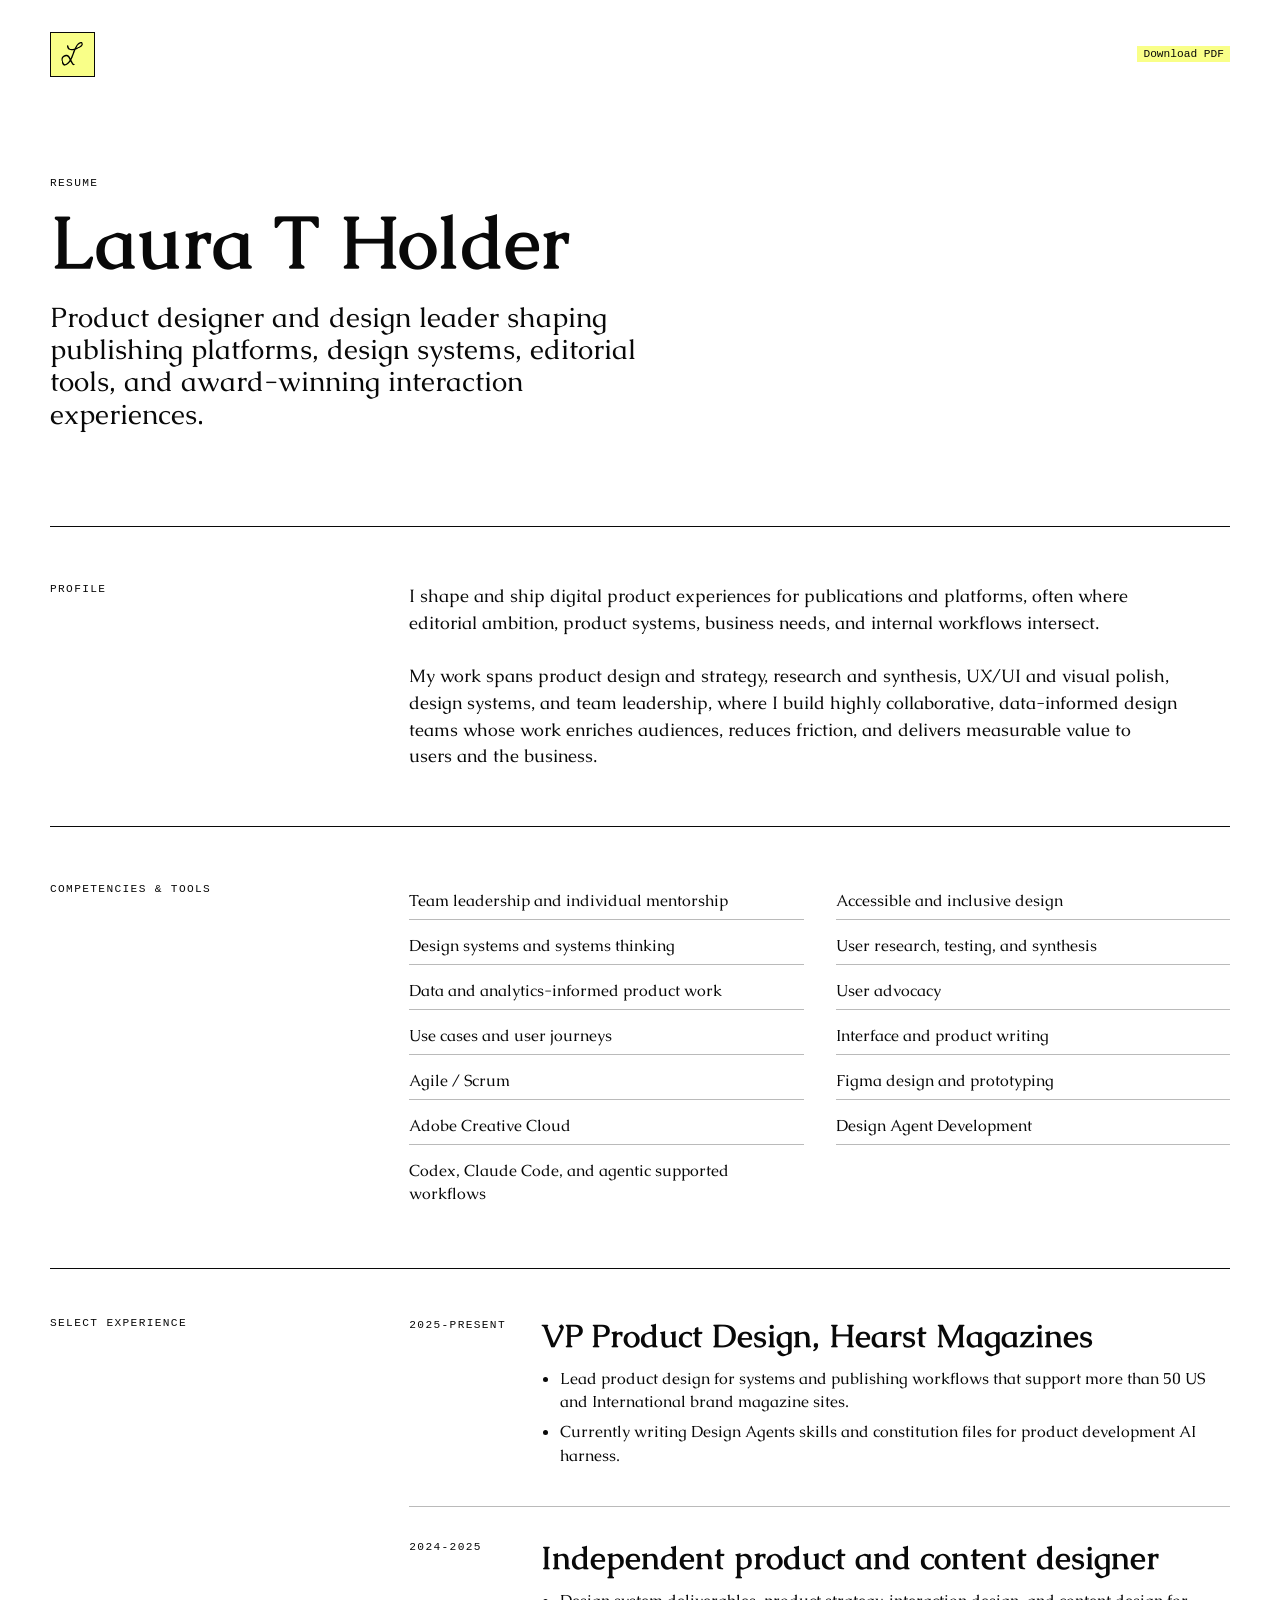
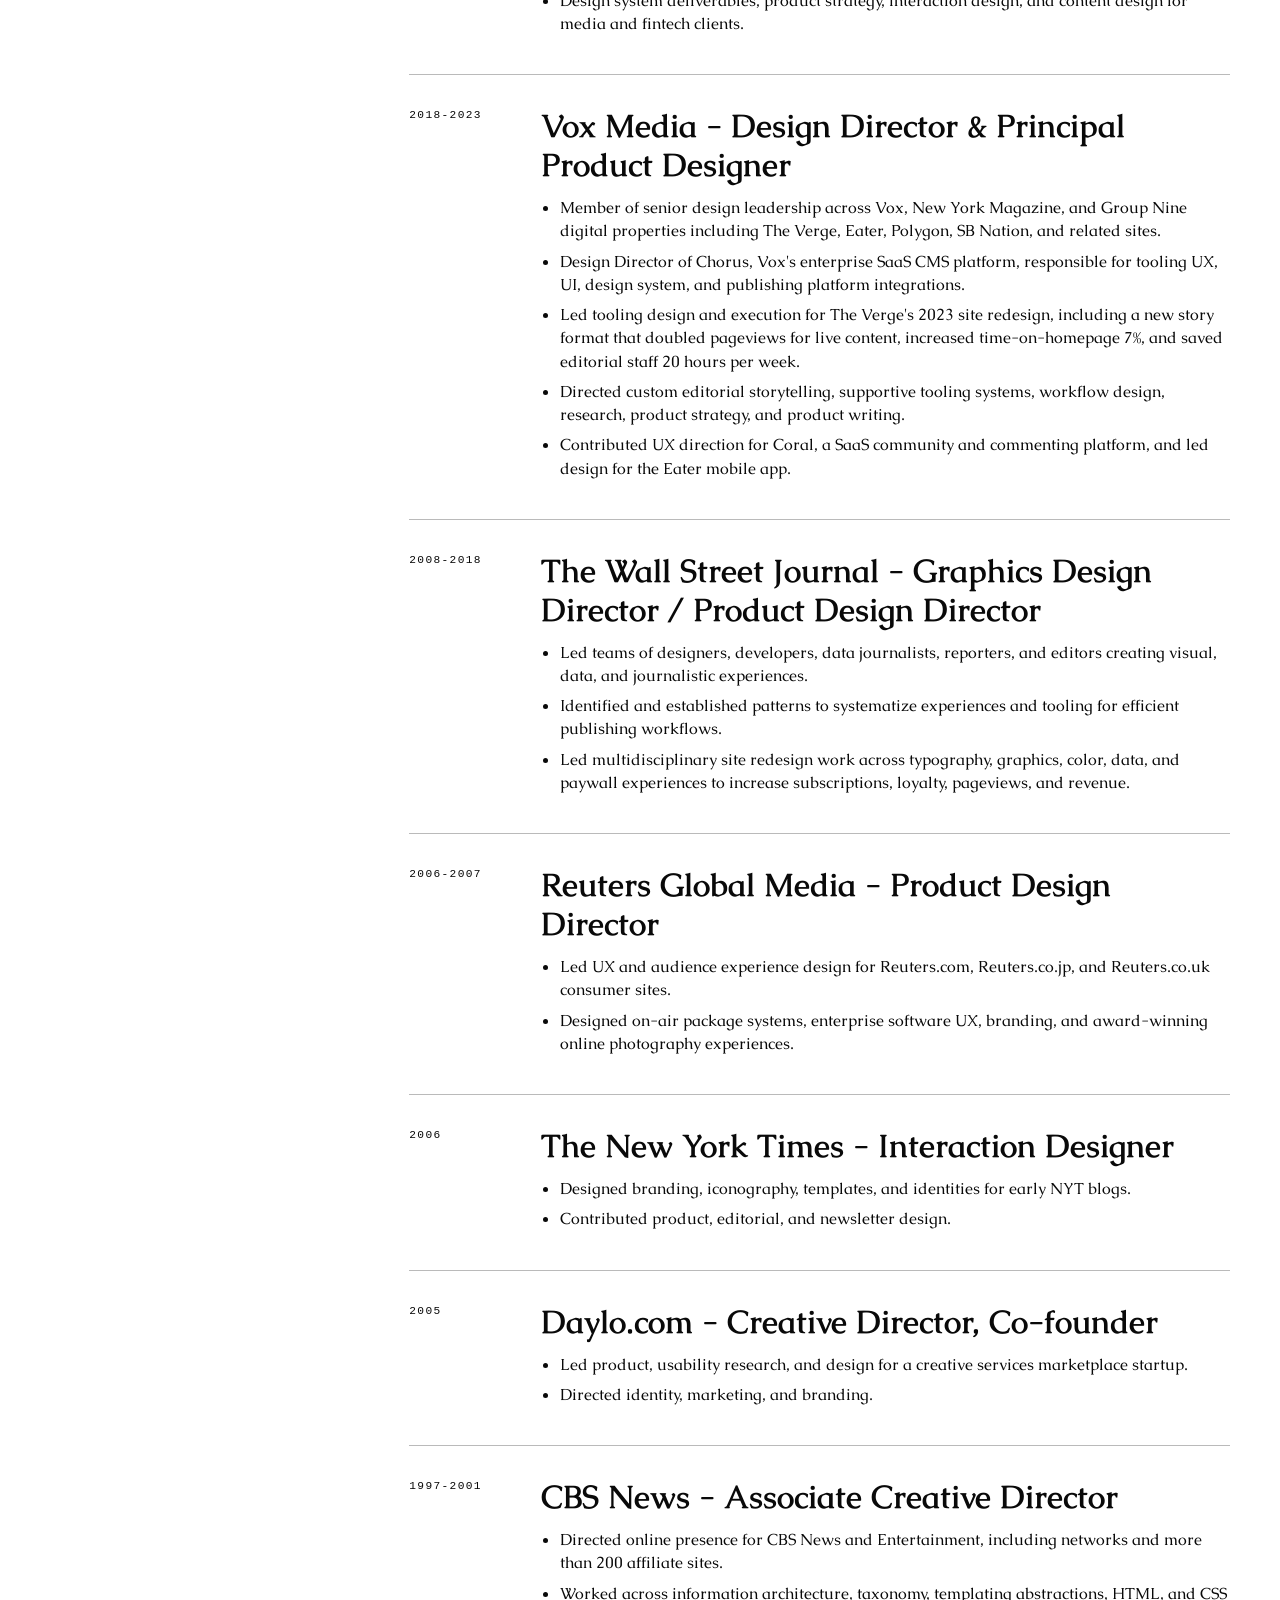
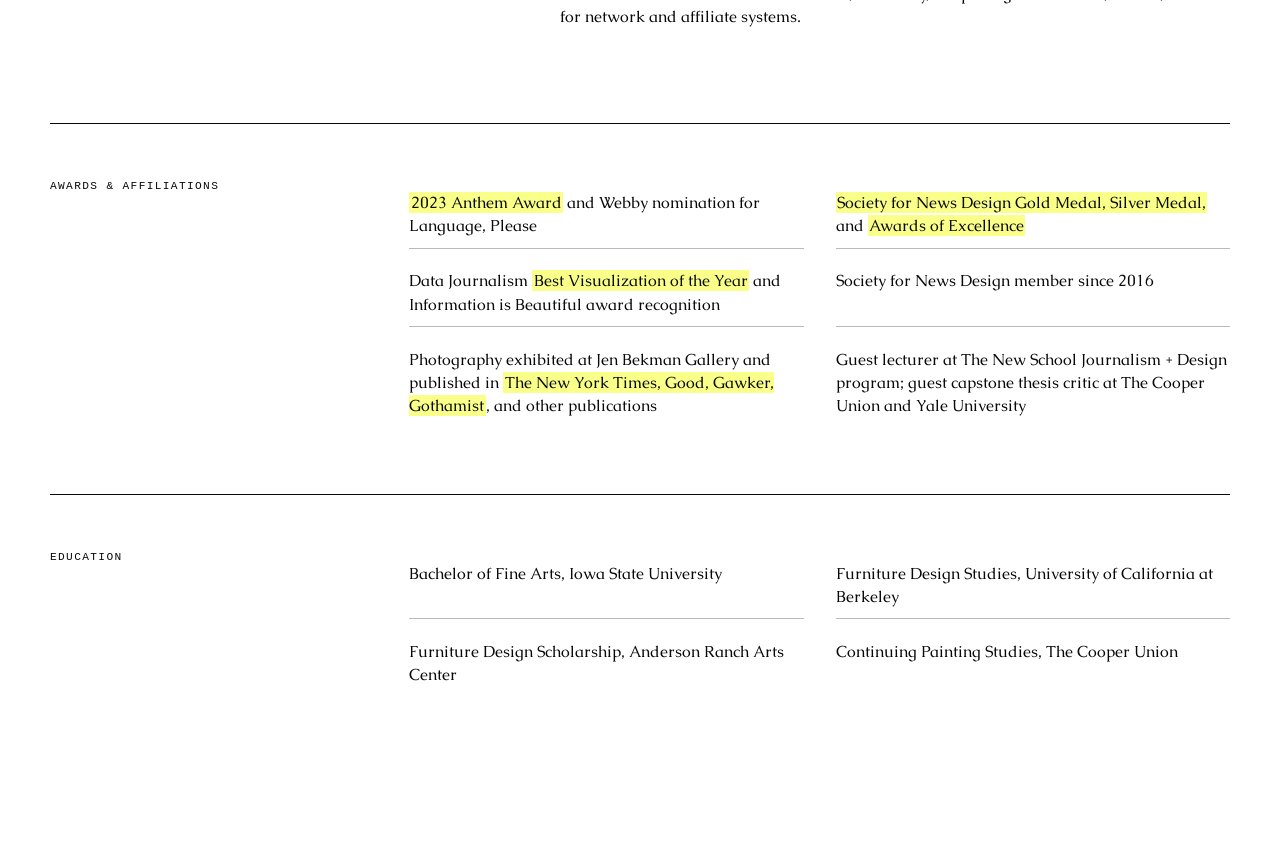
==== resume.html @ 2e3a33cd "Update second Profile paragraph on resume" ====
<!doctype html>
<html lang="en">
<head>
  <meta charset="utf-8">
  <meta name="viewport" content="width=device-width, initial-scale=1">
  <title>Resume | Laura Holder</title>
  <meta name="description" content="Browser-readable resume for Laura Holder, product designer and design leader.">
  <meta name="theme-color" content="#f9ff88">
  <link rel="icon" href="favicon.svg" type="image/svg+xml">
  <link rel="preconnect" href="https://fonts.googleapis.com">
  <link rel="preconnect" href="https://fonts.gstatic.com" crossorigin>
  <link href="https://fonts.googleapis.com/css2?family=Caudex:wght@400;700&family=Cedarville+Cursive&display=swap" rel="stylesheet">
  <style>
    :root {
      color-scheme: light;
      --paper: #ffffff;
      --ink: #ff3368;
      --soft-ink: #373577;
      --quiet: rgba(55, 53, 119, 0.72);
      --hairline: rgba(55, 53, 119, 0.2);
      --thin-rule: var(--ink);
      --grid: #ecfceb;
      --citrus: #f6feb8;
      --pink: #ff3368;
      --accent: #93ff89;
      --white: #fffaff;
      --major-rule: 6px solid var(--ink);
      --citrus-shadow: 24px 10px 20px rgba(246, 254, 184, 0.95);
      --block-shadow: 16px 18px 14px rgba(255, 51, 104, 0.65);
      --stance-pink-shadow: 16px 18px 14px rgba(255, 51, 104, 0.65);
      --link-underline: rgba(55, 53, 119, 0.44);
      --nav-link-underline: rgba(255, 51, 104, 0.42);
      --focus-ring: rgba(255, 51, 104, 0.65);
    }

    :root[data-theme="mono"] {
      --paper: #ffffff;
      --ink: #111111;
      --soft-ink: #111111;
      --quiet: rgba(17, 17, 17, 0.72);
      --hairline: rgba(17, 17, 17, 0.2);
      --thin-rule: var(--ink);
      --grid: #ededed;
      --citrus: #f4f4f4;
      --pink: #111111;
      --accent: #d9d9d9;
      --white: #ffffff;
      --citrus-shadow: 24px 10px 20px rgba(210, 210, 210, 0.85);
      --block-shadow: 16px 18px 14px rgba(0, 0, 0, 0.24);
      --stance-pink-shadow: 16px 18px 14px rgba(0, 0, 0, 0.24);
      --link-underline: rgba(17, 17, 17, 0.42);
      --nav-link-underline: rgba(17, 17, 17, 0.42);
      --focus-ring: rgba(17, 17, 17, 0.55);
    }

    :root[data-theme="knockout"] {
      color-scheme: dark;
      --paper: #080808;
      --ink: #fff6bc;
      --soft-ink: #fff6bc;
      --quiet: rgba(255, 246, 188, 0.72);
      --hairline: rgba(255, 246, 188, 0.22);
      --thin-rule: rgba(255, 246, 188, 0.42);
      --grid: #202020;
      --citrus: #151515;
      --pink: #fff6bc;
      --accent: #183d2e;
      --white: #101010;
      --citrus-shadow: 24px 10px 20px rgba(255, 255, 255, 0.16);
      --block-shadow: 16px 18px 14px rgba(255, 255, 255, 0.18);
      --stance-pink-shadow: 16px 18px 14px rgba(255, 255, 255, 0.18);
      --link-underline: rgba(255, 246, 188, 0.5);
      --nav-link-underline: rgba(255, 246, 188, 0.5);
      --focus-ring: rgba(255, 246, 188, 0.72);
    }

    * {
      box-sizing: border-box;
    }

    html {
      background: var(--paper);
      text-size-adjust: 100%;
    }

    body {
      margin: 0;
      color: var(--soft-ink);
      font-family: "Work Sans", Avenir, "Avenir Next", "Gill Sans", "Segoe UI", sans-serif;
      background:
        linear-gradient(90deg, transparent 0 calc(100% - 1px), var(--grid) calc(100% - 1px)) 0 0 / 20px 20px,
        linear-gradient(180deg, transparent 0 calc(100% - 1px), var(--grid) calc(100% - 1px)) 0 0 / 20px 20px,
        var(--paper);
      overflow-x: hidden;
    }

    a {
      color: inherit;
      text-decoration-color: var(--link-underline);
      text-decoration-thickness: 0.06em;
      text-underline-offset: 0.2em;
    }

    a:hover {
      background: linear-gradient(transparent 58%, var(--accent) 58%);
      color: var(--soft-ink);
      text-decoration-color: currentColor;
    }

    a:focus-visible {
      outline: 3px solid var(--focus-ring);
      outline-offset: 4px;
    }

    .page {
      --page-top: 34px;
      width: min(1180px, calc(100% - 40px));
      margin: 0 auto;
      padding: var(--page-top) 0 56px;
    }

    header {
      position: sticky;
      top: 0;
      z-index: 20;
      display: flex;
      align-items: center;
      justify-content: space-between;
      gap: 30px;
      border-bottom: var(--major-rule);
      margin-top: calc(-1 * var(--page-top));
      padding-top: var(--page-top);
      padding-bottom: 22px;
      background: transparent;
      transition: padding-top 180ms ease, padding-bottom 180ms ease;
    }

    header.is-scrolled {
      padding-top: 0;
      padding-bottom: 0;
      margin-bottom: calc(var(--page-top) + 22px);
      border-bottom: 0;
      background: none;
    }

    .mark {
      display: grid;
      place-items: center;
      width: 44px;
      height: 44px;
      border: 2px solid var(--ink);
      border-radius: 0;
      padding: 0;
      appearance: none;
      color: var(--soft-ink);
      background: var(--accent);
      box-shadow: var(--stance-pink-shadow);
      cursor: pointer;
      font-size: 0.88rem;
      font-family: "Space Grotesk", "Work Sans", sans-serif;
      font-weight: 800;
      letter-spacing: 0.11em;
      text-transform: uppercase;
    }

    .mark-label,
    .mark-icon {
      grid-area: 1 / 1;
      transition: opacity 140ms ease, transform 180ms ease;
    }

    .mark-label {
      letter-spacing: 0.02em;
    }

    .mark-icon {
      display: block;
      width: 1.62rem;
      height: 1.62rem;
      opacity: 0;
      transform: rotate(-9deg) translateY(1px);
    }

    .mark:hover .mark-label,
    .mark:focus-visible .mark-label {
      opacity: 0;
    }

    .mark:hover .mark-icon,
    .mark:focus-visible .mark-icon {
      opacity: 1;
      transform: rotate(-9deg) translateY(0);
    }

    .mark:focus-visible {
      outline: 3px solid var(--focus-ring);
      outline-offset: 4px;
    }

    nav {
      display: flex;
      flex-wrap: wrap;
      justify-content: flex-end;
      gap: 18px;
      color: var(--ink);
      font-family: "Space Grotesk", "Work Sans", sans-serif;
      font-size: 0.88rem;
      font-weight: 800;
    }

    nav a {
      text-decoration-color: transparent;
      text-underline-offset: 4px;
      transition: background-color 160ms ease, color 160ms ease, text-decoration-color 160ms ease;
    }

    nav a:hover,
    nav a:focus-visible {
      color: var(--ink);
      text-decoration-color: currentColor;
    }

    :root:not([data-theme]) nav a {
      color: var(--accent);
      text-decoration-color: transparent;
    }

    :root:not([data-theme]) nav a:hover {
      background: none;
      color: var(--accent);
      text-decoration-color: currentColor;
    }

    :root:not([data-theme]) header.is-scrolled nav a {
      color: var(--accent);
      text-decoration-color: transparent;
    }

    :root:not([data-theme]) header.is-scrolled nav a:hover,
    :root:not([data-theme]) header.is-scrolled nav a:focus-visible {
      background: var(--accent);
      color: var(--ink);
      text-decoration-color: transparent;
    }

    :root[data-theme="knockout"] nav a {
      display: inline-block;
      padding: 0 0.12em;
      background: #111111;
      color: var(--soft-ink);
      text-decoration-color: var(--soft-ink);
    }

    :root[data-theme="knockout"] nav a:hover,
    :root[data-theme="knockout"] nav a:focus-visible {
      background: var(--soft-ink);
      color: #111111;
      text-decoration-color: transparent;
    }

    .hero {
      display: grid;
      grid-template-columns: minmax(0, 1fr) minmax(220px, 310px);
      gap: clamp(34px, 7vw, 82px);
      padding: clamp(54px, 8vw, 90px) 0 clamp(42px, 7vw, 76px);
      border-bottom: var(--major-rule);
    }

    .kicker,
    h2,
    .meta-label {
      font-size: calc(0.82rem - 2pt);
      font-family: "Space Grotesk", "Work Sans", sans-serif;
      font-weight: 500;
      letter-spacing: 0.16em;
      text-transform: uppercase;
    }

    .kicker {
      margin: 0 0 18px;
    }

    .meta-label {
      color: #25b449;
    }

    h1 {
      margin: 0;
      color: var(--ink);
      font-family: "Space Grotesk", "Work Sans", sans-serif;
      font-size: clamp(2.25rem, 5.4vw, 5.1rem);
      font-weight: 400;
      letter-spacing: 0;
      line-height: 0.76;
    }

    #resume-title .name,
    #resume-title .intro {
      font-size: 0.72em;
    }

    .name {
      font-style: normal;
      font-weight: 700;
    }

    .intro {
      color: var(--ink);
      font-family: inherit;
      font-style: normal;
      font-weight: 400;
      line-height: inherit;
    }

    #resume-title,
    #resume-title .name,
    #resume-title .intro {
      font-family: "Space Grotesk", "Work Sans", sans-serif;
      font-style: normal;
    }

    #resume-title .name {
      font-weight: 700;
    }

    #resume-title .intro {
      font-weight: 400;
    }

    .meta-card {
      align-self: start;
      border: 0;
      background: var(--accent);
      display: flex;
      flex-direction: column;
      justify-content: center;
      width: min(calc(100% - 48px), 460px);
      max-width: 460px;
      aspect-ratio: 4 / 3;
      padding: 18px;
      box-shadow: var(--block-shadow);
      transform: rotate(-1.3deg);
      margin: 0 48px 30px 0;
      font-family: "Space Grotesk", "Work Sans", sans-serif;
    }

    .meta-card p {
      margin: 0 0 14px;
      color: var(--soft-ink);
      font-weight: 600;
      line-height: 1.45;
    }

    .meta-card p:last-child {
      margin-bottom: 0;
    }

    :root[data-theme="mono"] .meta-card {
      background: #111111;
    }

    :root[data-theme="mono"] .meta-card p,
    :root[data-theme="mono"] .meta-label {
      color: #d9d9d9;
    }

    .resume-grid {
      display: grid;
      grid-template-columns: minmax(150px, 210px) minmax(0, 1fr);
      gap: clamp(24px, 5vw, 70px);
      border-bottom: var(--major-rule);
      padding: clamp(30px, 5vw, 46px) 0;
    }

    .resume-grid:last-of-type {
      border-bottom: 0;
    }

    h2 {
      margin: 0;
      color: var(--ink);
    }

    .body {
      min-width: 0;
      color: var(--soft-ink);
      font-size: clamp(1rem, 1.25vw, 1.12rem);
      line-height: 1.56;
    }

    .body p {
      margin: 0 0 1em;
    }

    .body p:last-child {
      margin-bottom: 0;
    }

    .competencies {
      columns: 2;
      column-gap: 44px;
      padding: 0;
      margin: 0;
      list-style: none;
    }

    .competencies li {
      break-inside: avoid;
      border-bottom: 1px dotted var(--thin-rule);
      padding: 0 0 8px;
      margin: 0 0 8px;
    }

    .role {
      display: grid;
      grid-template-columns: minmax(120px, 180px) minmax(0, 1fr);
      gap: 22px;
      border-top: 1px dotted var(--thin-rule);
      padding: 22px 0;
    }

    .role:first-child {
      border-top: 0;
      padding-top: 0;
    }

    .role:last-child {
      padding-bottom: 0;
    }

    time {
      color: var(--quiet);
      font-family: "Space Grotesk", "Work Sans", sans-serif;
      font-size: 0.78rem;
      font-weight: 600;
      letter-spacing: 0.08em;
      text-transform: uppercase;
    }

    h3 {
      margin: 0 0 9px;
      color: var(--soft-ink);
      font-family: "Fraunces", "Iowan Old Style", "Palatino Linotype", Palatino, Georgia, serif;
      font-size: 1.1rem;
      font-weight: 550;
      line-height: 1.12;
    }

    ul {
      margin: 0;
      padding-left: 1.1em;
    }

    li {
      font-size: 1rem;
      margin-bottom: 0.55em;
    }

    li:last-child {
      margin-bottom: 0;
    }

    .two-column-list {
      display: block;
      columns: 2;
      column-gap: clamp(28px, 5vw, 64px);
      padding-left: 0;
      list-style: none;
      margin: 0;
    }

    .two-column-list li {
      break-inside: avoid;
      border-bottom: 1px dotted var(--thin-rule);
      padding-bottom: 0.65em;
      margin-bottom: 0.65em;
    }

    .two-column-list li:last-child {
      border-bottom: 0;
    }

    .stack-list.two-column-list {
      display: block;
      gap: 0;
    }

    .stack-list {
      display: grid;
      gap: 12px;
      padding: 0;
      margin: 0;
      list-style: none;
    }

    .stack-list li {
      border-bottom: 1px dotted var(--thin-rule);
      padding-bottom: 12px;
    }

    .stack-list li:last-child {
      border-bottom: 0;
      padding-bottom: 0;
    }

    @media (max-width: 820px) {
      .page {
        width: min(100% - 28px, 700px);
      }

      nav {
        flex-wrap: nowrap;
        justify-content: flex-end;
        margin-left: auto;
      }

      .hero,
      .resume-grid,
      .role {
        grid-template-columns: 1fr;
      }

      .meta-card {
        aspect-ratio: auto;
        justify-content: flex-start;
        width: auto;
        max-width: none;
        min-height: 0;
        margin: 0 48px 30px 0;
        padding: 28px 32px;
      }

      .competencies {
        columns: 1;
      }

      .two-column-list {
        columns: 1;
      }
    }

    @media (max-width: 520px) {
      .page {
        --page-top: 24px;
        padding-top: var(--page-top);
      }

      .meta-card {
        margin-right: 28px;
        padding: 24px 28px;
      }

      nav {
        gap: 10px;
      }

      h1 {
        font-size: clamp(1.9rem, 9.75vw, 2.78rem);
      }

    }

    @media print {
      body {
        background: white;
      }

      .page {
        width: auto;
        padding: 0;
      }

      nav {
        display: none;
      }

      .meta-card,
      .mark {
        box-shadow: none;
      }
    }
  </style>
  <link rel="stylesheet" href="resume.css?v=acid-resume-v10">
</head>
<body>
  <div class="resume-hover-overlay" aria-hidden="true"></div>
  <div class="page">
    <header>
      <a class="mark" href="index.html" aria-label="Home">
        <img class="mark-logo" src="assets/laura-mark.svg" alt="">
        <svg class="home-glyph" aria-hidden="true" viewBox="0 0 24 26" fill="none" stroke="currentColor" stroke-width="1" vector-effect="non-scaling-stroke" stroke-linecap="square" stroke-linejoin="miter">
          <path d="M3 11 L12 2 L21 11 V24 H3 Z"></path>
        </svg>
      </a>
      <nav aria-label="Resume links">
        <a href="https://lauraholder.com/LauraTHolder-resume-CV-2025.pdf">Download PDF</a>
      </nav>
    </header>

    <main>
      <section class="hero" aria-labelledby="resume-title">
        <div>
          <p class="kicker">Resume</p>
          <h1 id="resume-title"><span class="name">Laura T Holder</span> <span class="intro">Product designer and design leader shaping publishing platforms, design systems, editorial tools, and award-winning interaction experiences.</span></h1>
        </div>
      </section>

      <section class="resume-grid" aria-labelledby="profile-title">
        <h2 id="profile-title">Profile</h2>
        <div class="body">
          <p>
            I shape and ship digital product experiences for publications and platforms, often where
            editorial ambition, product systems, business needs, and internal workflows intersect.
          </p>
          <p>
            My work spans product design and strategy, research and synthesis, UX/UI and visual polish, design systems, and team leadership, where I build highly collaborative, data-informed design teams whose work enriches audiences, reduces friction, and delivers measurable value to users and the business.
          </p>
        </div>
      </section>

      <section class="resume-grid" aria-labelledby="competencies-title">
        <h2 id="competencies-title">Competencies & tools</h2>
        <div class="body">
          <ul class="competencies">
            <li>Team leadership and individual mentorship</li>
            <li>Accessible and inclusive design</li>
            <li>Design systems and systems thinking</li>
            <li>User research, testing, and synthesis</li>
            <li>Data and analytics-informed product work</li>
            <li>User advocacy</li>
            <li>Use cases and user journeys</li>
            <li>Interface and product writing</li>
            <li>Agile / Scrum</li>
            <li>Figma design and prototyping</li>
            <li>Adobe Creative Cloud</li>
            <li>Design Agent Development</li>
            <li>Codex, Claude Code, and agentic supported workflows</li>
          </ul>
        </div>
      </section>

      <section class="resume-grid" aria-labelledby="experience-title">
        <h2 id="experience-title">Select experience</h2>
        <div class="body">
          <article class="role">
            <time>2025-present</time>
            <div>
              <h3>VP Product Design, Hearst Magazines</h3>
              <ul>
                <li>Lead product design for systems and publishing workflows that support more than 50 US and International brand magazine sites.</li>
                <li>Currently writing Design Agents skills and constitution files for product development AI harness.</li>
              </ul>
            </div>
          </article>

          <article class="role">
            <time>2024-2025</time>
            <div>
              <h3>Independent product and content designer</h3>
              <ul>
                <li>Design system deliverables, product strategy, interaction design, and content design for media and fintech clients.</li>
              </ul>
            </div>
          </article>

          <article class="role">
            <time>2018-2023</time>
            <div>
              <h3>Vox Media - Design Director & Principal Product Designer</h3>
              <ul>
                <li>Member of senior design leadership across Vox, New York Magazine, and Group Nine digital properties including The Verge, Eater, Polygon, SB Nation, and related sites.</li>
                <li>Design Director of Chorus, Vox's enterprise SaaS CMS platform, responsible for tooling UX, UI, design system, and publishing platform integrations.</li>
                <li>Led tooling design and execution for The Verge's 2023 site redesign, including a new story format that doubled pageviews for live content, increased time-on-homepage 7%, and saved editorial staff 20 hours per week.</li>
                <li>Directed custom editorial storytelling, supportive tooling systems, workflow design, research, product strategy, and product writing.</li>
                <li>Contributed UX direction for Coral, a SaaS community and commenting platform, and led design for the Eater mobile app.</li>
              </ul>
            </div>
          </article>

          <article class="role">
            <time>2008-2018</time>
            <div>
              <h3>The Wall Street Journal - Graphics Design Director / Product Design Director</h3>
              <ul>
                <li>Led teams of designers, developers, data journalists, reporters, and editors creating visual, data, and journalistic experiences.</li>
                <li>Identified and established patterns to systematize experiences and tooling for efficient publishing workflows.</li>
                <li>Led multidisciplinary site redesign work across typography, graphics, color, data, and paywall experiences to increase subscriptions, loyalty, pageviews, and revenue.</li>
              </ul>
            </div>
          </article>

          <article class="role">
            <time>2006-2007</time>
            <div>
              <h3>Reuters Global Media - Product Design Director</h3>
              <ul>
                <li>Led UX and audience experience design for Reuters.com, Reuters.co.jp, and Reuters.co.uk consumer sites.</li>
                <li>Designed on-air package systems, enterprise software UX, branding, and award-winning online photography experiences.</li>
              </ul>
            </div>
          </article>

          <article class="role">
            <time>2006</time>
            <div>
              <h3>The New York Times - Interaction Designer</h3>
              <ul>
                <li>Designed branding, iconography, templates, and identities for early NYT blogs.</li>
                <li>Contributed product, editorial, and newsletter design.</li>
              </ul>
            </div>
          </article>

          <article class="role">
            <time>2005</time>
            <div>
              <h3>Daylo.com - Creative Director, Co-founder</h3>
              <ul>
                <li>Led product, usability research, and design for a creative services marketplace startup.</li>
                <li>Directed identity, marketing, and branding.</li>
              </ul>
            </div>
          </article>

          <article class="role">
            <time>1997-2001</time>
            <div>
              <h3>CBS News - Associate Creative Director</h3>
              <ul>
                <li>Directed online presence for CBS News and Entertainment, including networks and more than 200 affiliate sites.</li>
                <li>Worked across information architecture, taxonomy, templating abstractions, HTML, and CSS for network and affiliate systems.</li>
              </ul>
            </div>
          </article>
        </div>
      </section>

      <section class="resume-grid" aria-labelledby="awards-title">
        <h2 id="awards-title">Awards & affiliations</h2>
        <div class="body">
          <ul class="stack-list two-column-list">
            <li><mark class="resume-highlight">2023 Anthem Award</mark> and Webby nomination for Language, Please</li>
            <li><mark class="resume-highlight">Society for News Design Gold Medal, Silver Medal,</mark> and <mark class="resume-highlight">Awards of Excellence</mark></li>
            <li>Data Journalism <mark class="resume-highlight">Best Visualization of the Year</mark> and Information is Beautiful award recognition</li>
            <li>Society for News Design member since 2016</li>
            <li>Photography exhibited at Jen Bekman Gallery and published in <mark class="resume-highlight">The New York Times, Good, Gawker, Gothamist</mark>, and other publications</li>
            <li>Guest lecturer at The New School Journalism + Design program; guest capstone thesis critic at The Cooper Union and Yale University</li>
          </ul>
        </div>
      </section>

      <section class="resume-grid" aria-labelledby="education-title">
        <h2 id="education-title">Education</h2>
        <div class="body">
          <ul class="stack-list two-column-list">
            <li>Bachelor of Fine Arts, Iowa State University</li>
            <li>Furniture Design Studies, University of California at Berkeley</li>
            <li>Furniture Design Scholarship, Anderson Ranch Arts Center</li>
            <li>Continuing Painting Studies, The Cooper Union</li>
          </ul>
        </div>
      </section>
    </main>

  </div>
  <script>
    (function () {
      var mark = document.querySelector(".mark");
      var header = document.querySelector("header");
      var headerCompressed = false;

      function setMarkHovering(isHovering) {
        document.body.classList.toggle("resume-hovering", isHovering);
      }

      if (mark) {
        mark.addEventListener("mouseenter", function () { setMarkHovering(true); });
        mark.addEventListener("mouseleave", function () { setMarkHovering(false); });
        mark.addEventListener("focusin", function () { setMarkHovering(true); });
        mark.addEventListener("focusout", function (event) {
          if (!mark.contains(event.relatedTarget)) setMarkHovering(false);
        });
      }

      function updateHeader() {
        if (header) {
          if (!headerCompressed && window.scrollY > 48) {
            headerCompressed = true;
            header.classList.add("is-scrolled");
          } else if (headerCompressed && window.scrollY < 2) {
            headerCompressed = false;
            header.classList.remove("is-scrolled");
          }
        }
      }

      updateHeader();
      window.addEventListener("scroll", updateHeader, { passive: true });
    })();
  </script>
</body>
</html>
---- resume.css ----
:root {
  --acid: #f9ff88;
  --ink: #090909;
  --mark-border-width: 1px;
  --rule: rgba(9, 9, 9, 0.28);
  --serif: "Caudex", Georgia, serif;
  --mono: ui-monospace, SFMono-Regular, Menlo, Monaco, Consolas, monospace;
}

html, body { background: #fff !important; color: var(--ink) !important; }
body { font-family: var(--serif) !important; }
.resume-hover-overlay { position: fixed; z-index: 10; inset: 0; background: #ffb3e6; opacity: 0; pointer-events: none; transition: opacity 120ms ease; }
body:has(.mark:hover) .resume-hover-overlay, body:has(.mark:focus-visible) .resume-hover-overlay { opacity: 1; }
.resume-hovering .resume-hover-overlay { opacity: 1 !important; }
body:has(.mark:hover) header, body:has(.mark:focus-visible) header, .resume-hovering header { z-index: 20 !important; background: transparent !important; border-bottom-color: transparent !important; }
body:has(.mark:hover) header nav, body:has(.mark:focus-visible) header nav, .resume-hovering header nav { opacity: 0 !important; visibility: hidden !important; }
.page { width: min(1180px, calc(100% - 48px)) !important; padding: 2rem 0 5rem !important; }
header { position: sticky; top: 0; z-index: auto !important; margin: -2rem 0 0 !important; padding: 2rem 0 1.25rem !important; border-bottom: 0 !important; background: transparent !important; }
header.is-scrolled { margin-bottom: 2rem !important; padding: 0 !important; background: transparent !important; }
.mark { position: relative; z-index: 20 !important; width: 2.8rem !important; height: 2.8rem !important; border: var(--mark-border-width) solid var(--ink) !important; border-radius: 0 !important; box-shadow: none !important; color: var(--ink) !important; background: var(--acid) !important; font-family: var(--mono) !important; font-size: .7rem !important; }
.mark-logo, .home-glyph { grid-area: 1 / 1; transition: opacity 120ms ease, transform 160ms ease; }
.mark-logo { display: block !important; width: 1.8rem !important; height: 1.8rem !important; max-width: 1.8rem !important; max-height: 1.8rem !important; object-fit: contain; opacity: 1 !important; visibility: visible !important; transform: scale(.82) rotate(-9deg); }
.home-glyph { position: relative; display: block !important; width: 1.3rem; height: calc(1.3rem - 1px); color: var(--ink) !important; fill: transparent; stroke: currentColor !important; stroke-width: var(--mark-border-width) !important; vector-effect: non-scaling-stroke; shape-rendering: crispEdges; opacity: 0 !important; visibility: hidden !important; transform: scale(.7); }
.mark:hover .mark-logo, .mark:focus-visible .mark-logo { opacity: 0 !important; visibility: hidden !important; transform: scale(.72) rotate(-9deg); }
.mark:hover .home-glyph, .mark:focus-visible .home-glyph { opacity: 1 !important; visibility: visible !important; transform: scale(1); fill: var(--ink); }
.resume-hovering .mark-logo { opacity: 0 !important; visibility: hidden !important; transform: scale(.72) rotate(-9deg); }
.resume-hovering .home-glyph { opacity: 1 !important; visibility: visible !important; transform: scale(1); fill: var(--ink); }
.mark-label, .mark-icon { display: none !important; }
nav { display: flex !important; flex-wrap: wrap; gap: 1rem 1.5rem !important; }
nav a, a { color: var(--ink) !important; font-family: var(--mono) !important; font-size: .7rem !important; font-weight: 400 !important; letter-spacing: normal !important; text-decoration-style: dotted !important; text-decoration-color: var(--ink) !important; text-underline-offset: .3em; }
.mark, .mark:hover, .mark:focus-visible { text-decoration: none !important; }
nav a:hover, a:hover { color: var(--ink) !important; background: none !important; }
header nav a[href*="resume-CV-2025.pdf"] { padding: 2px 6px; background: var(--acid); text-decoration-color: transparent !important; }
header nav a[href*="resume-CV-2025.pdf"]:hover, header nav a[href*="resume-CV-2025.pdf"]:focus-visible { padding: 2px 6px !important; background: #ffb3e6 !important; color: var(--ink) !important; text-decoration-color: transparent !important; }
.hero { display: grid !important; grid-template-columns: 1fr !important; gap: 4rem !important; padding: 5rem 0 6rem !important; border-bottom: 1px solid var(--ink) !important; }
.kicker, .resume-grid > h2, .meta-label { color: var(--ink) !important; font-family: var(--mono) !important; font-size: .7rem !important; font-weight: 400 !important; letter-spacing: .12em !important; text-transform: uppercase !important; }
.kicker { margin-bottom: 1.25rem !important; }
.hero h1 { max-width: 48rem; margin: 0 !important; color: var(--ink) !important; font-family: var(--serif) !important; font-size: clamp(3rem, 8vw, 7rem) !important; font-weight: 400 !important; line-height: .92 !important; }
.hero h1 .name, #resume-title .name { display: block; font-family: var(--serif) !important; font-weight: 700; }
.hero h1 .intro, #resume-title .intro { display: block; max-width: 38rem; margin-top: 1.5rem; font-family: var(--serif) !important; font-size: clamp(1.2rem, 2.2vw, 1.8rem) !important; font-weight: 400 !important; line-height: 1.15 !important; }
.meta-card { align-self: end; padding: 1.5rem !important; border: 1px solid var(--ink) !important; background: var(--acid) !important; box-shadow: none !important; transform: none !important; }
.meta-card p { margin: 0 0 1.5rem !important; color: var(--ink) !important; font-family: var(--serif) !important; font-size: 1.15rem !important; line-height: 1.15 !important; }
.meta-card p:last-child { margin-bottom: 0 !important; }
.resume-grid { display: grid !important; grid-template-columns: minmax(10rem, .55fr) minmax(0, 1.45fr) !important; gap: 3rem !important; padding: 3.5rem 0 !important; border-bottom: 1px solid var(--ink) !important; }
section[aria-labelledby="experience-title"] { padding-top: calc(3.5rem - 8px) !important; }
section[aria-labelledby="education-title"] { border-bottom: 0 !important; }
.resume-grid > h2 { margin: 0 !important; }
.body { color: var(--ink) !important; font-family: var(--serif) !important; font-size: 1.15rem !important; line-height: 1.45 !important; }
.body p { max-width: 48rem; margin: 0 !important; }
.body p + p { margin-top: 1.45em !important; }
.competencies { display: grid; grid-template-columns: repeat(2, minmax(0, 1fr)); gap: 0 2rem; margin: 0 !important; padding: 0 !important; list-style: none !important; }
.competencies li, .stack-list li { padding: .65rem 0 !important; border-bottom: 1px solid var(--rule) !important; }
.competencies li { padding: .4rem 0 !important; }
.competencies li:last-child, .stack-list li:last-child { border-bottom: 0 !important; }
.stack-list.two-column-list > li:nth-last-child(-n + 2) { border-bottom: 0 !important; }
.resume-highlight { background: var(--acid); color: inherit; padding: 0 .08em; }
.role { display: grid !important; grid-template-columns: 7rem minmax(0, 1fr) !important; gap: 1.25rem !important; padding: 0 0 2rem !important; margin: 0 0 2rem !important; border-top: 0 !important; border-bottom: 1px solid var(--rule) !important; }
.role:last-child { margin-bottom: 0 !important; border-bottom: 0 !important; }
.role time { color: var(--ink) !important; font-family: var(--mono) !important; font-size: .7rem !important; font-weight: 400 !important; letter-spacing: .12em !important; text-transform: uppercase; }
.role h3 { margin: 0 0 .7rem !important; color: var(--ink) !important; font-family: var(--serif) !important; font-size: clamp(1.35rem, 2.5vw, 2rem) !important; font-weight: 700 !important; line-height: 1.21 !important; }
.role ul { margin: 0 !important; padding-left: 1.2rem !important; }
.role li { margin: .45rem 0 !important; }
.stack-list { margin: 0 !important; padding: 0 !important; list-style: none !important; }
.stack-list.two-column-list { display: grid; grid-template-columns: repeat(2, minmax(0, 1fr)); gap: 0 2rem; }
footer { color: var(--ink) !important; }

@media (max-width: 820px) {
  .hero, .resume-grid { grid-template-columns: 1fr !important; gap: 1.5rem !important; }
  .hero { padding: 3.5rem 0 4rem !important; }
  .meta-card { max-width: 28rem; }
}

@media (max-width: 520px) {
  .page { width: min(100% - 32px, 1180px) !important; }
  header { align-items: flex-start !important; gap: 1rem !important; }
  nav { gap: .7rem 1rem !important; }
  .competencies, .stack-list.two-column-list { grid-template-columns: 1fr; }
  .role { grid-template-columns: 1fr !important; gap: .4rem !important; }
}

@media print {
  html, body { background: white !important; }
  header { position: static; }
}
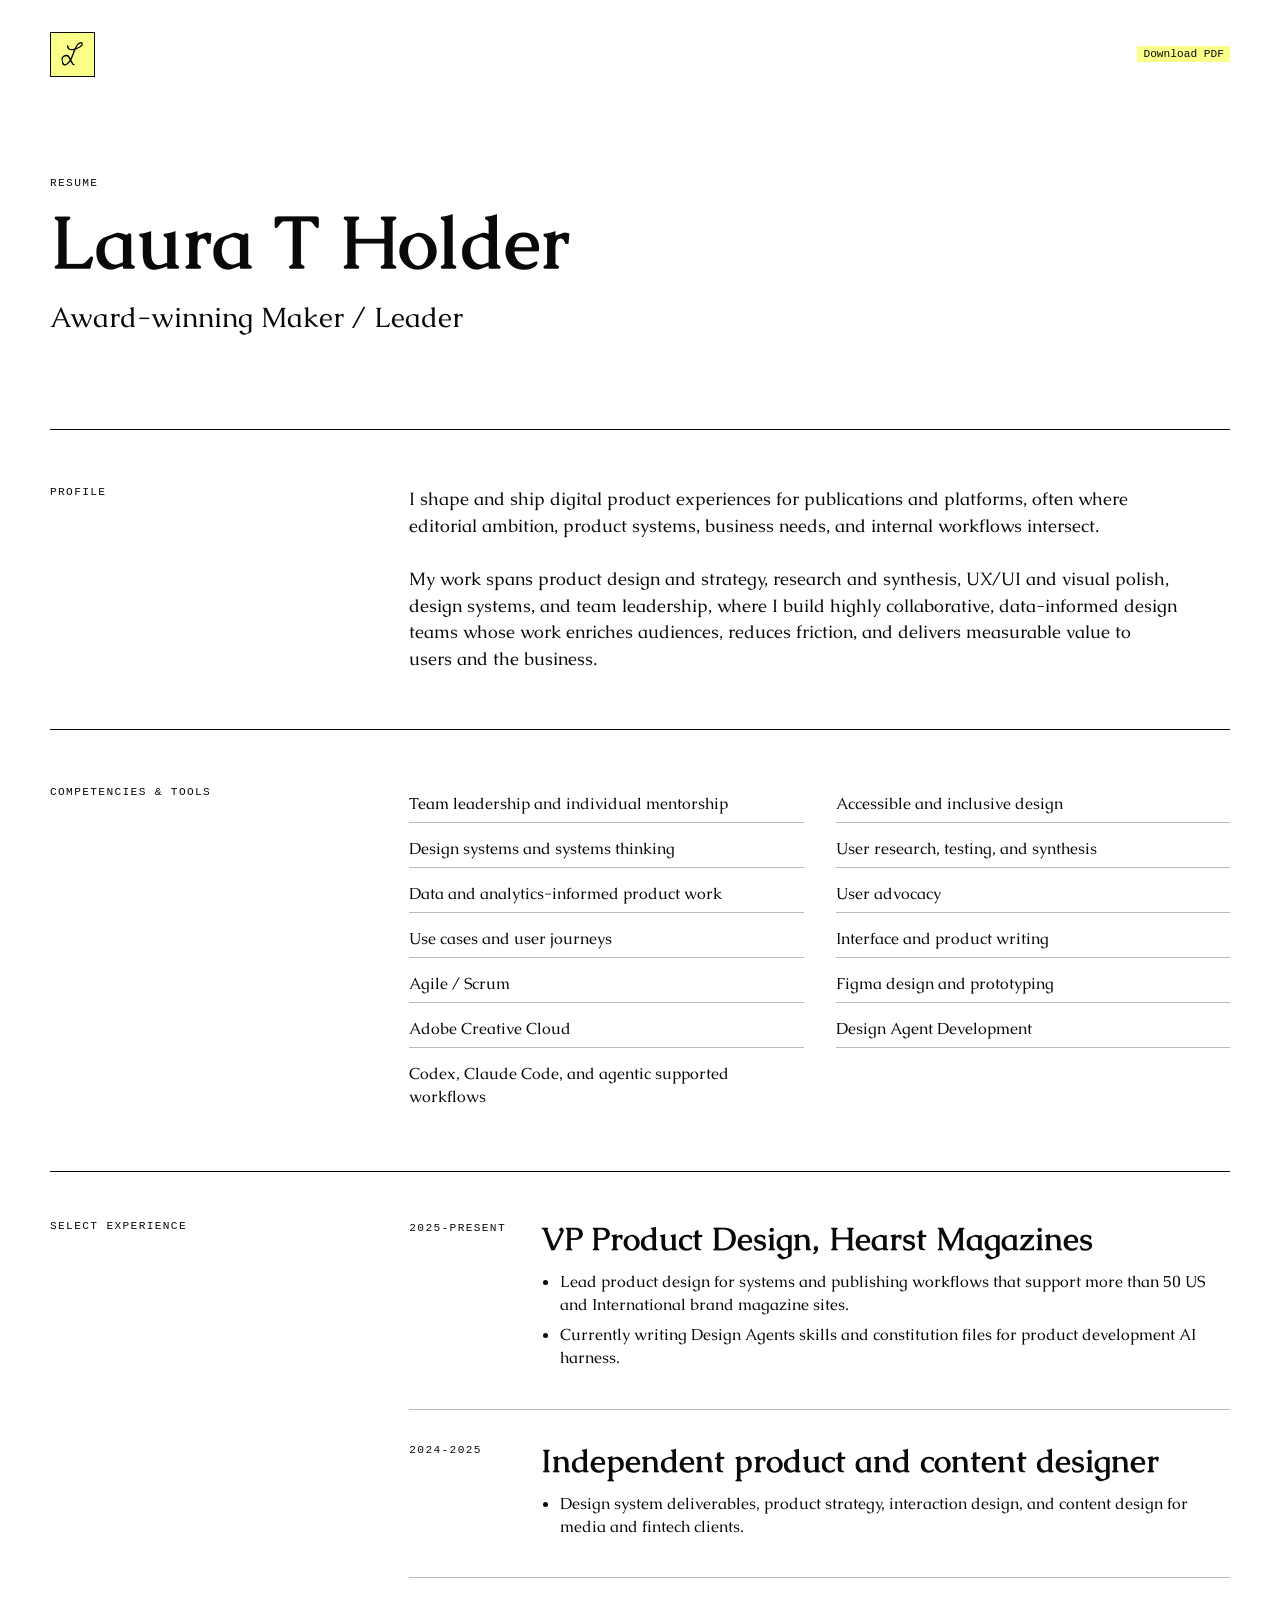
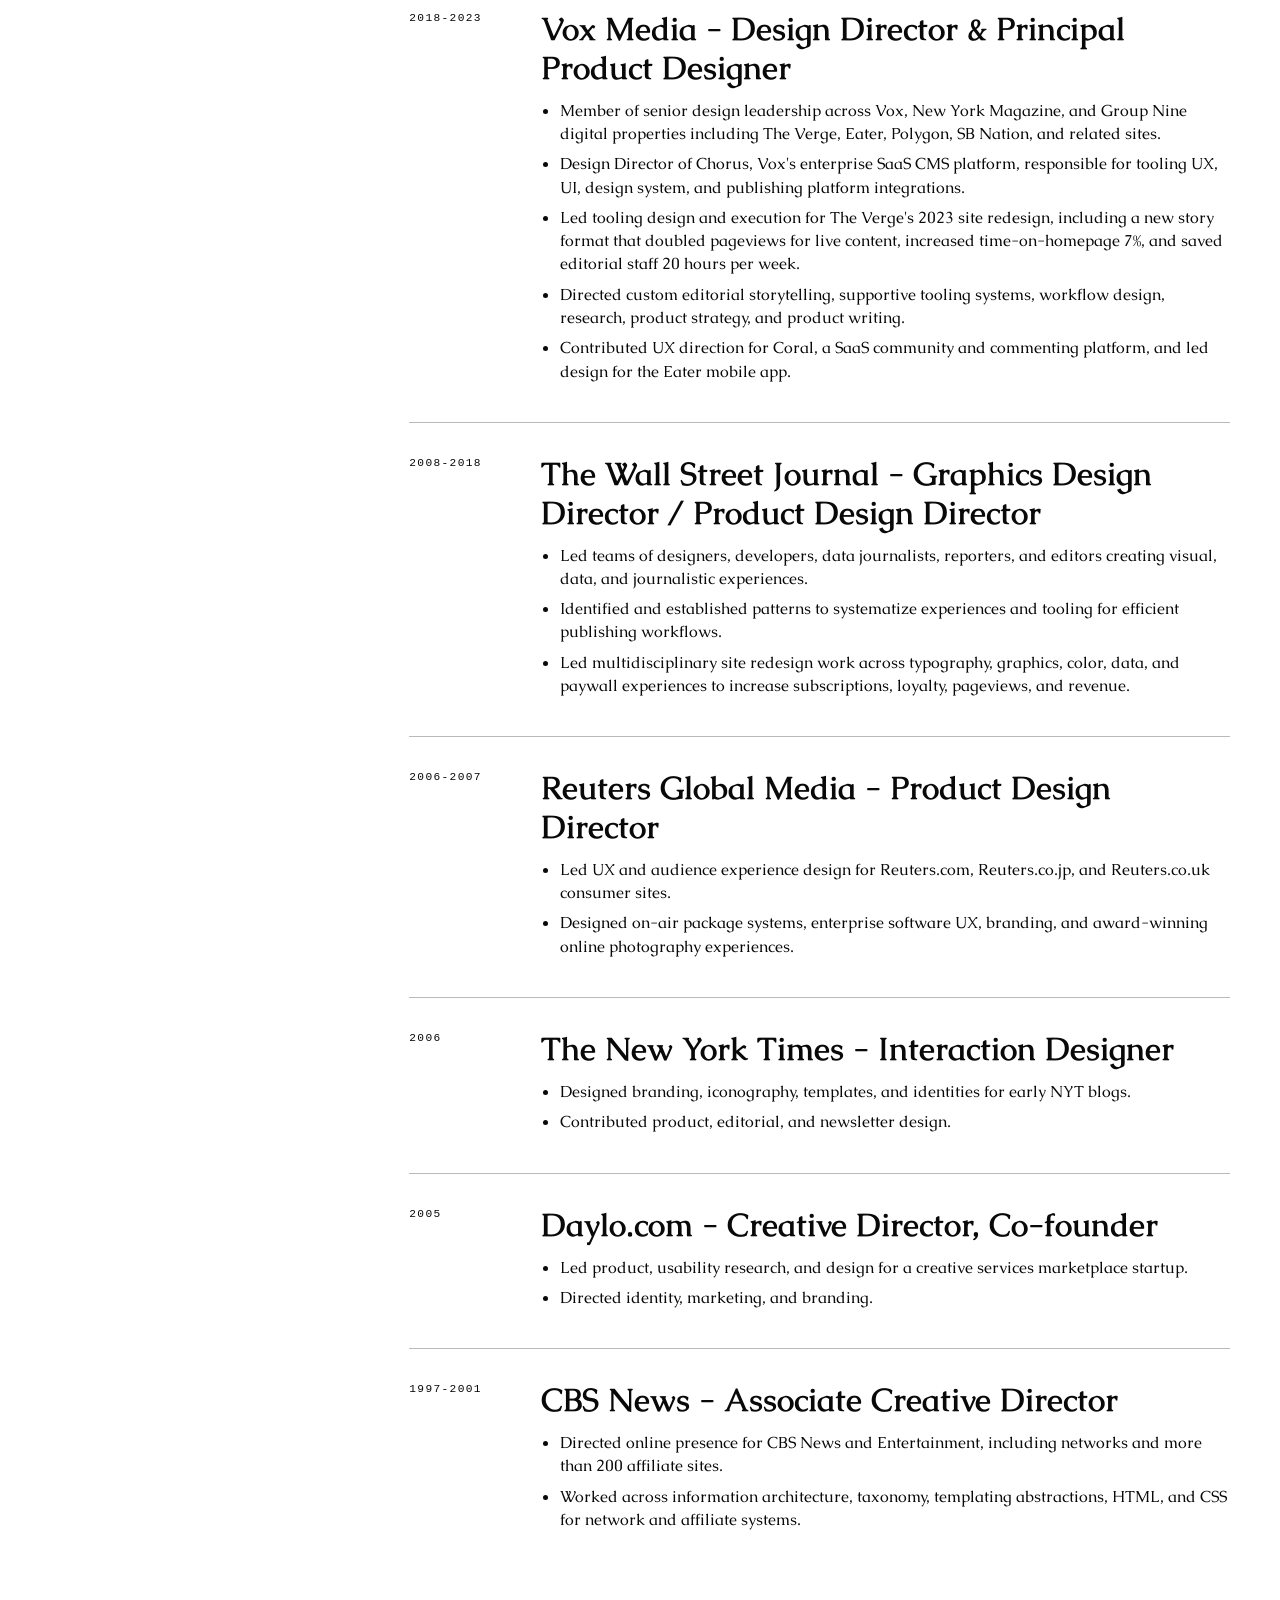
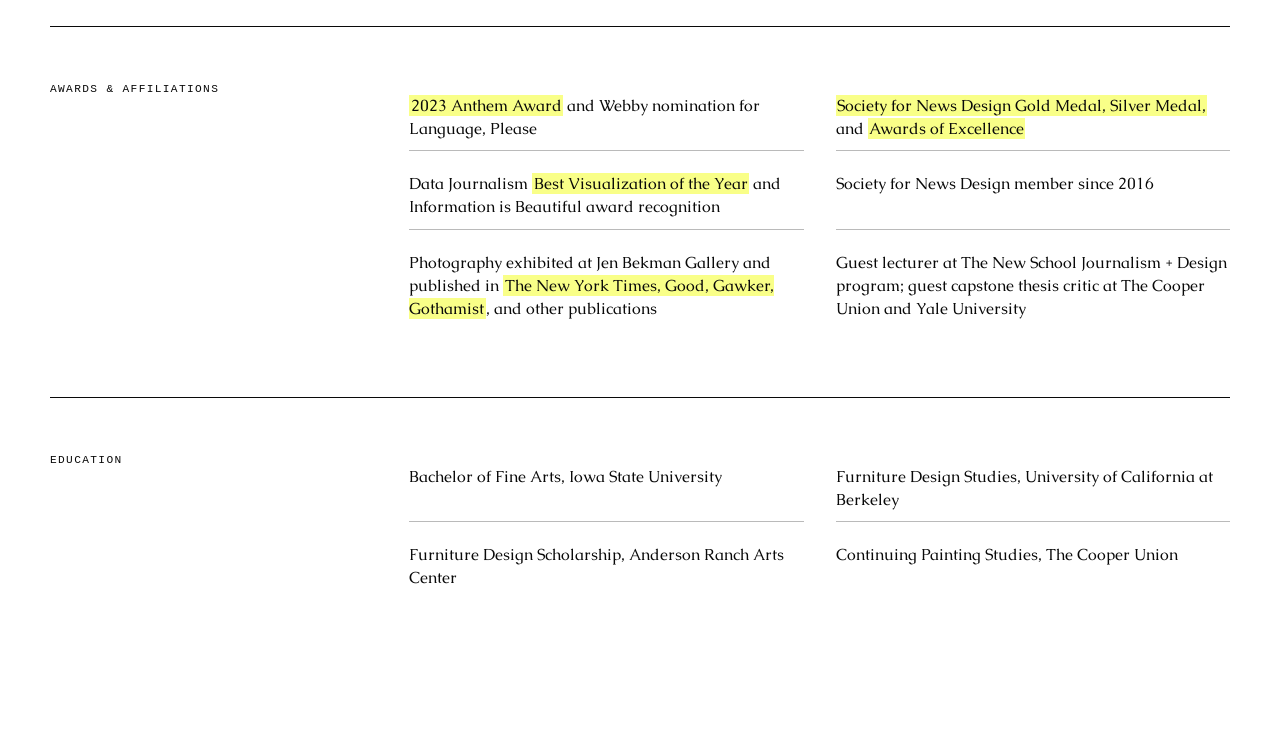
==== commit 5f6b5d4b: "Shorten resume hero tagline to "Award-winning Maker / Leader"" ====
--- a/resume.html
+++ b/resume.html
@@ -601,7 +601,7 @@
       <section class="hero" aria-labelledby="resume-title">
         <div>
           <p class="kicker">Resume</p>
-          <h1 id="resume-title"><span class="name">Laura T Holder</span> <span class="intro">Product designer and design leader shaping publishing platforms, design systems, editorial tools, and award-winning interaction experiences.</span></h1>
+          <h1 id="resume-title"><span class="name">Laura T Holder</span> <span class="intro">Award-winning Maker / Leader</span></h1>
         </div>
       </section>
 
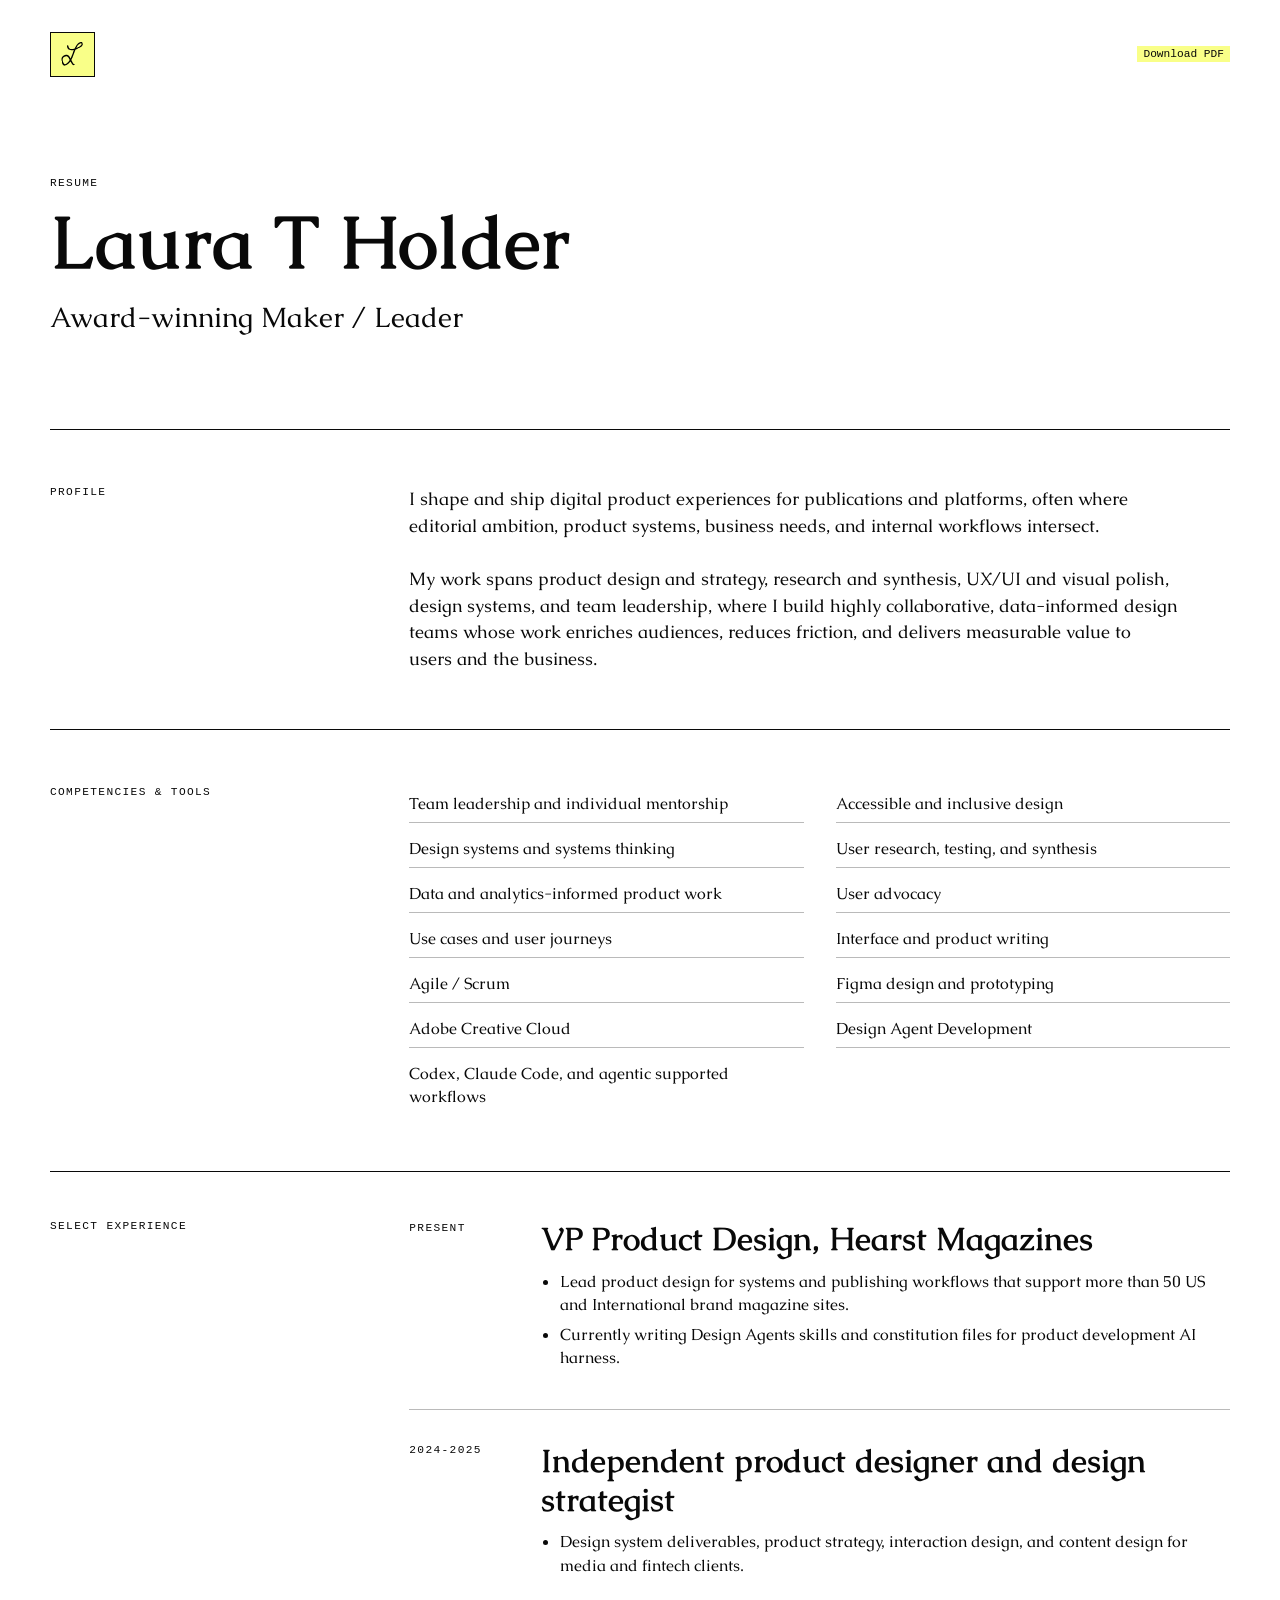
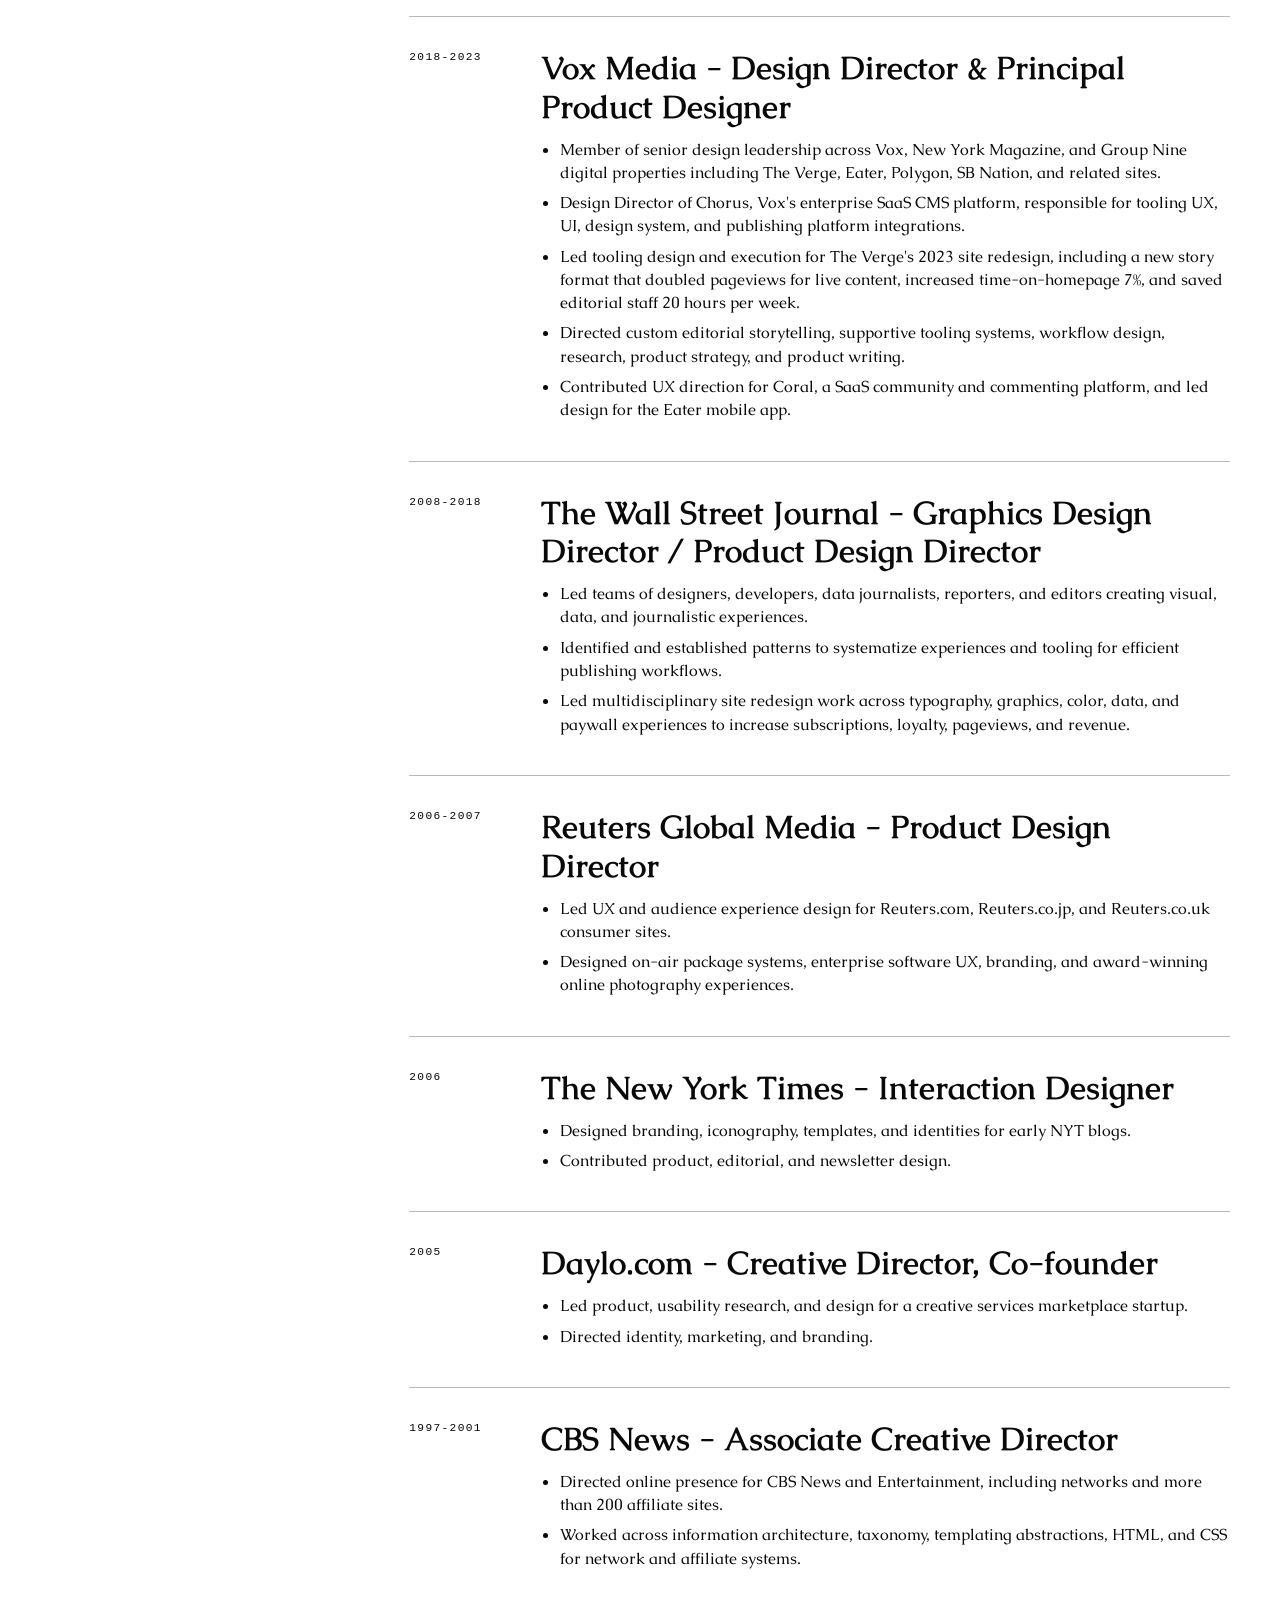
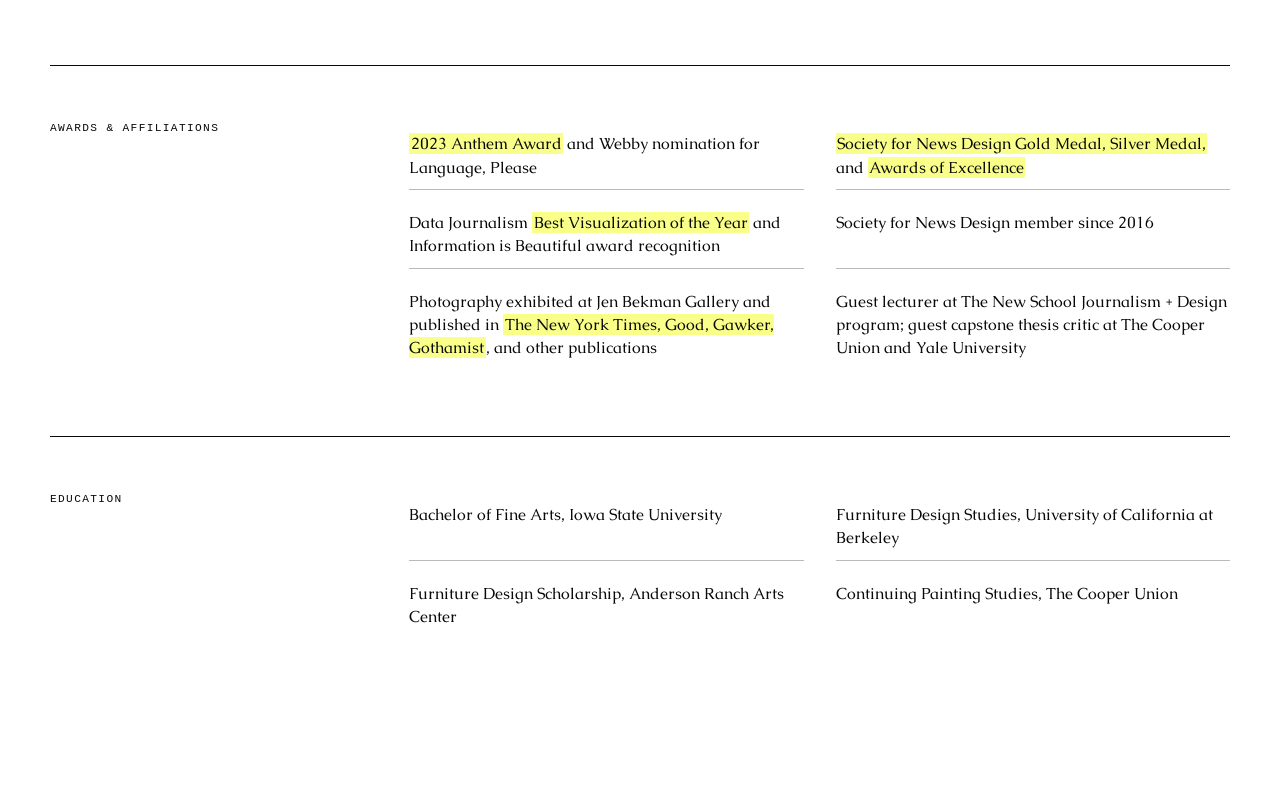
==== commit 1661c6e7: "Simplify Hearst date to "Present"; retitle independent role - Hearst role date now reads just PRESEN" ====
--- a/resume.html
+++ b/resume.html
@@ -643,7 +643,7 @@
         <h2 id="experience-title">Select experience</h2>
         <div class="body">
           <article class="role">
-            <time>2025-present</time>
+            <time>present</time>
             <div>
               <h3>VP Product Design, Hearst Magazines</h3>
               <ul>
@@ -656,7 +656,7 @@
           <article class="role">
             <time>2024-2025</time>
             <div>
-              <h3>Independent product and content designer</h3>
+              <h3>Independent product designer and design strategist</h3>
               <ul>
                 <li>Design system deliverables, product strategy, interaction design, and content design for media and fintech clients.</li>
               </ul>
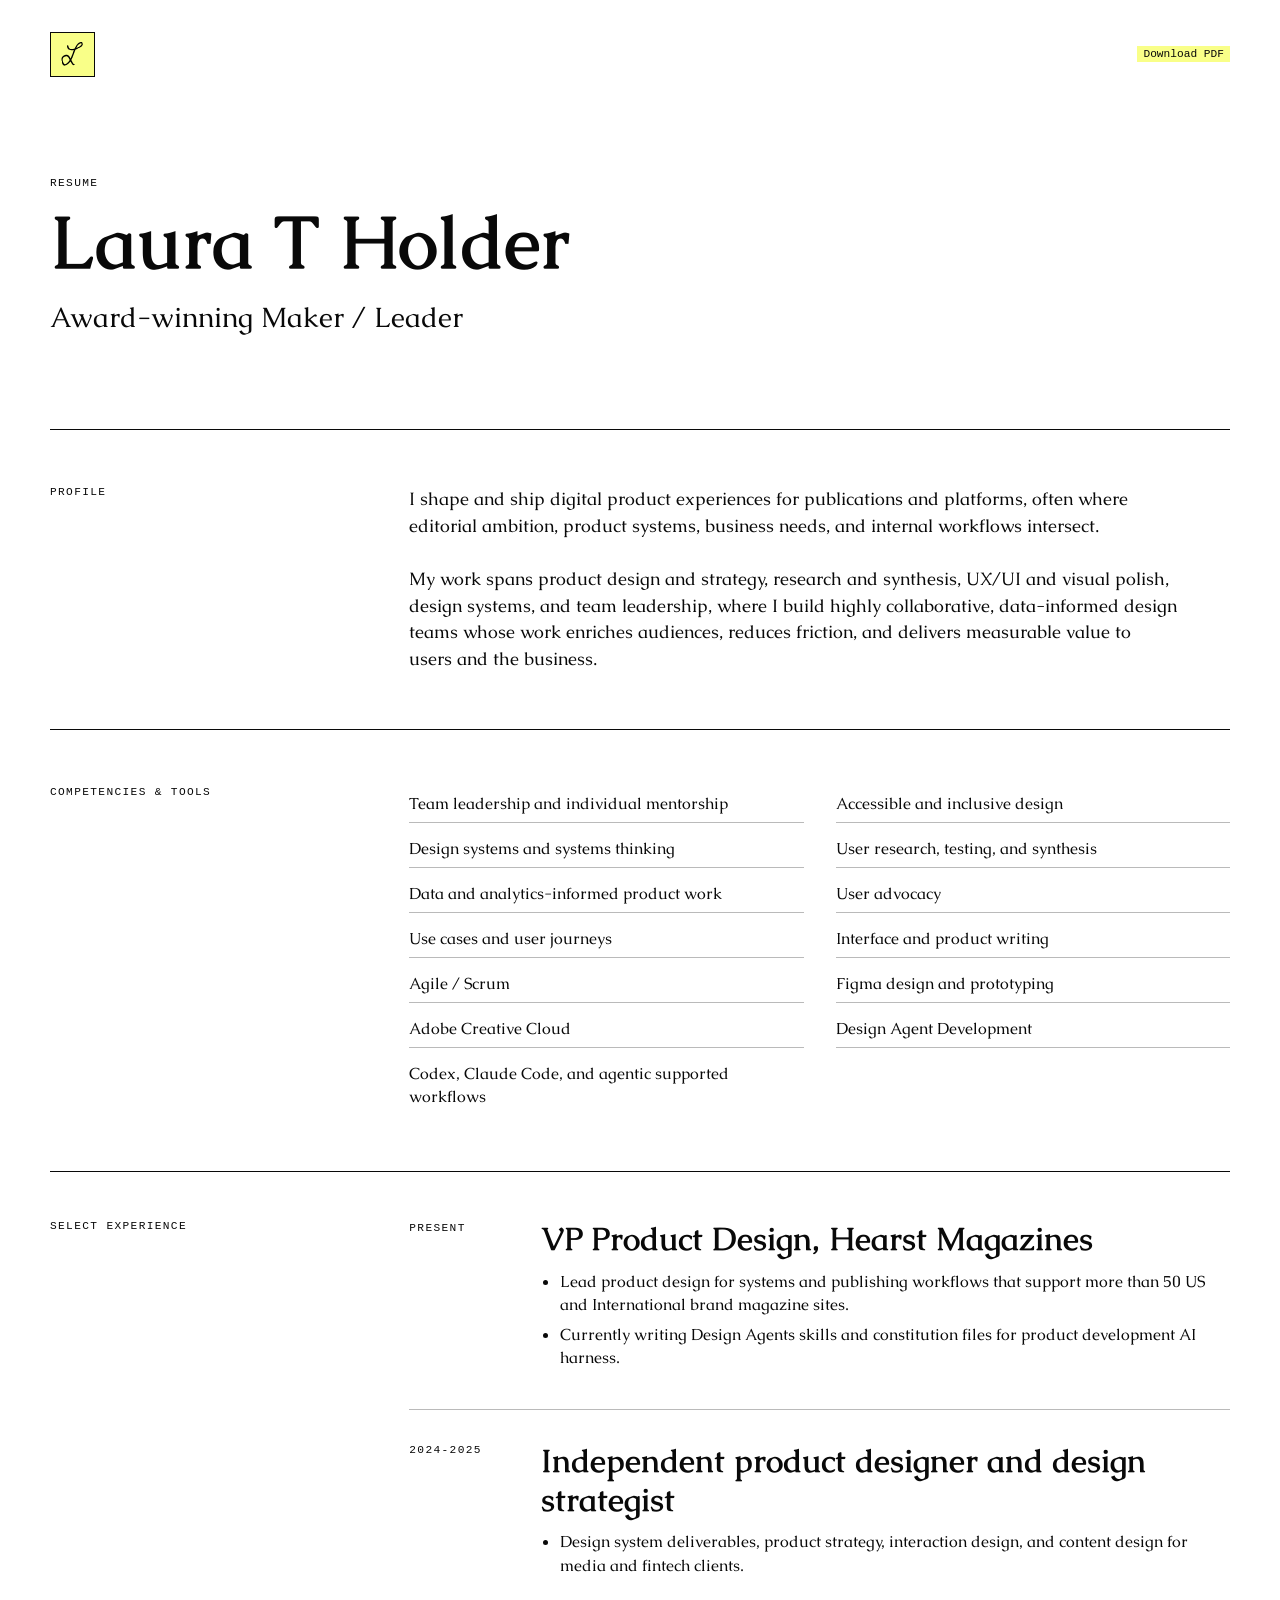
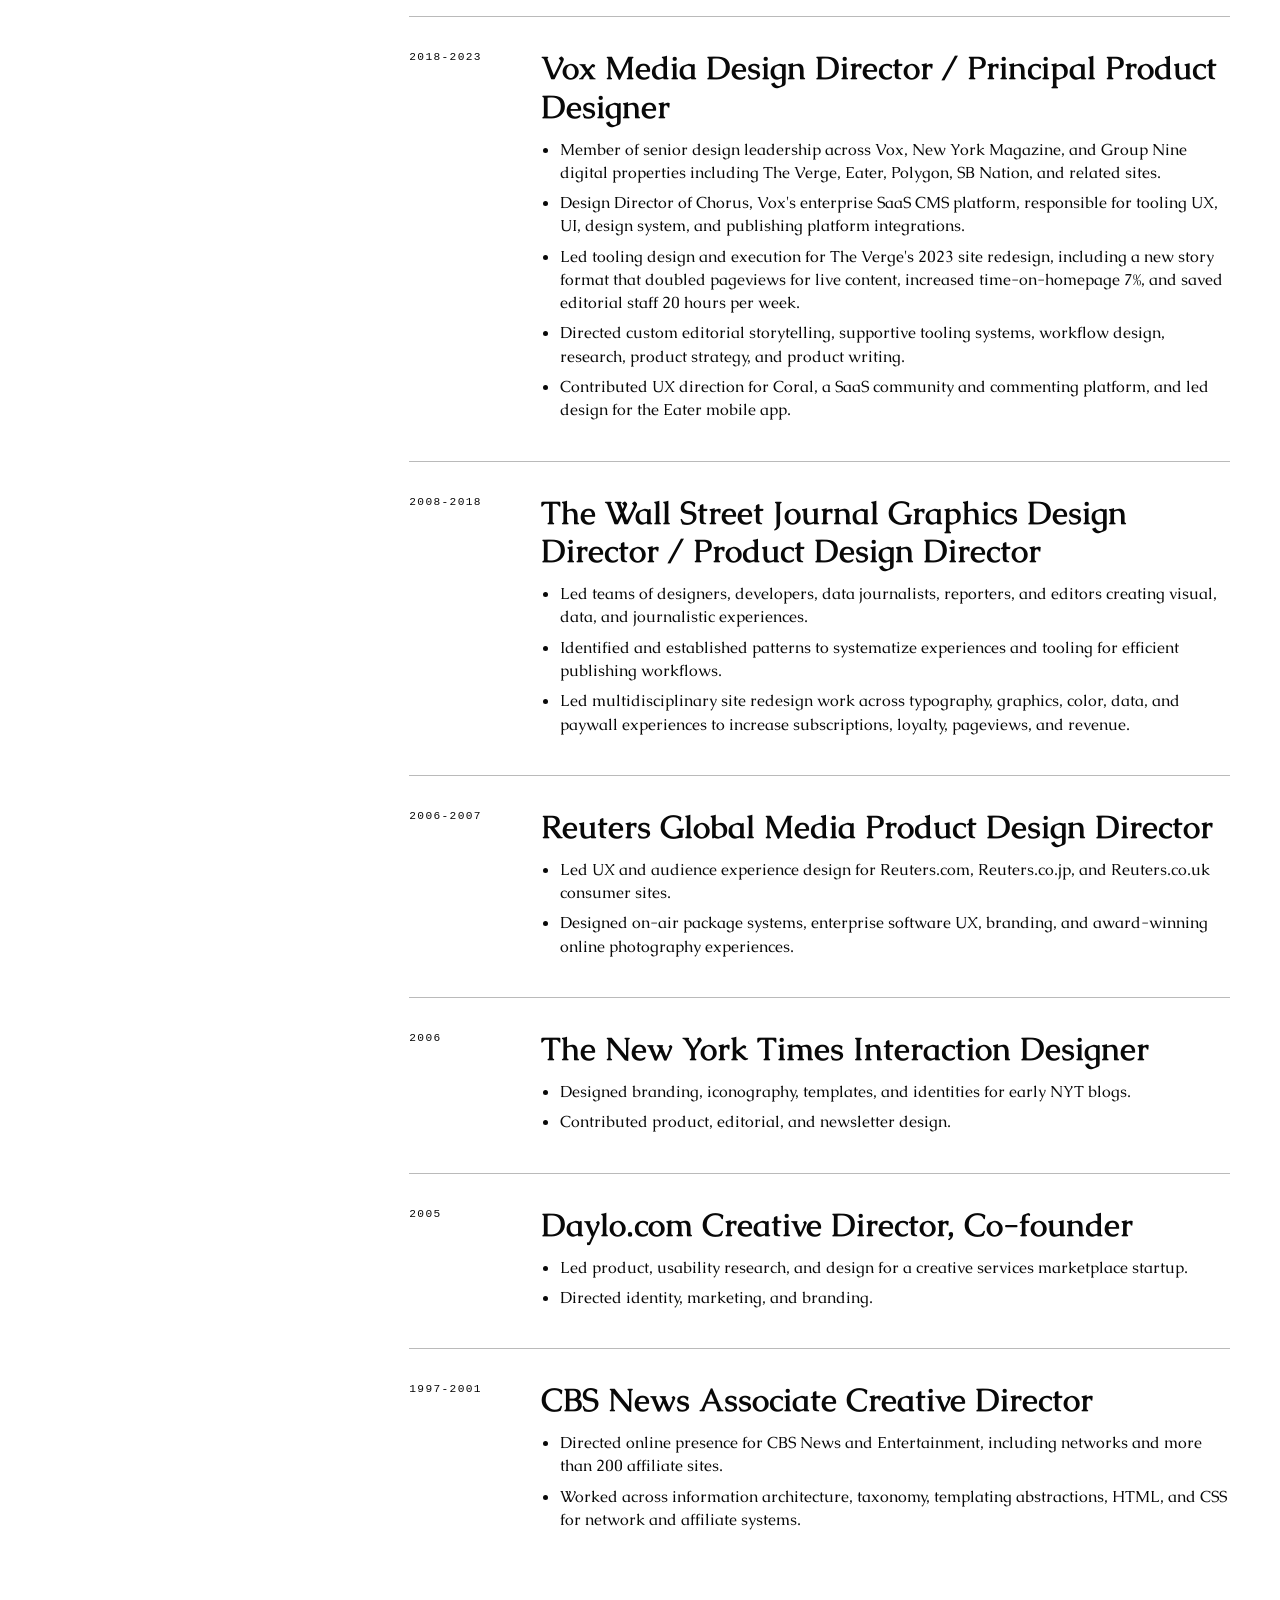
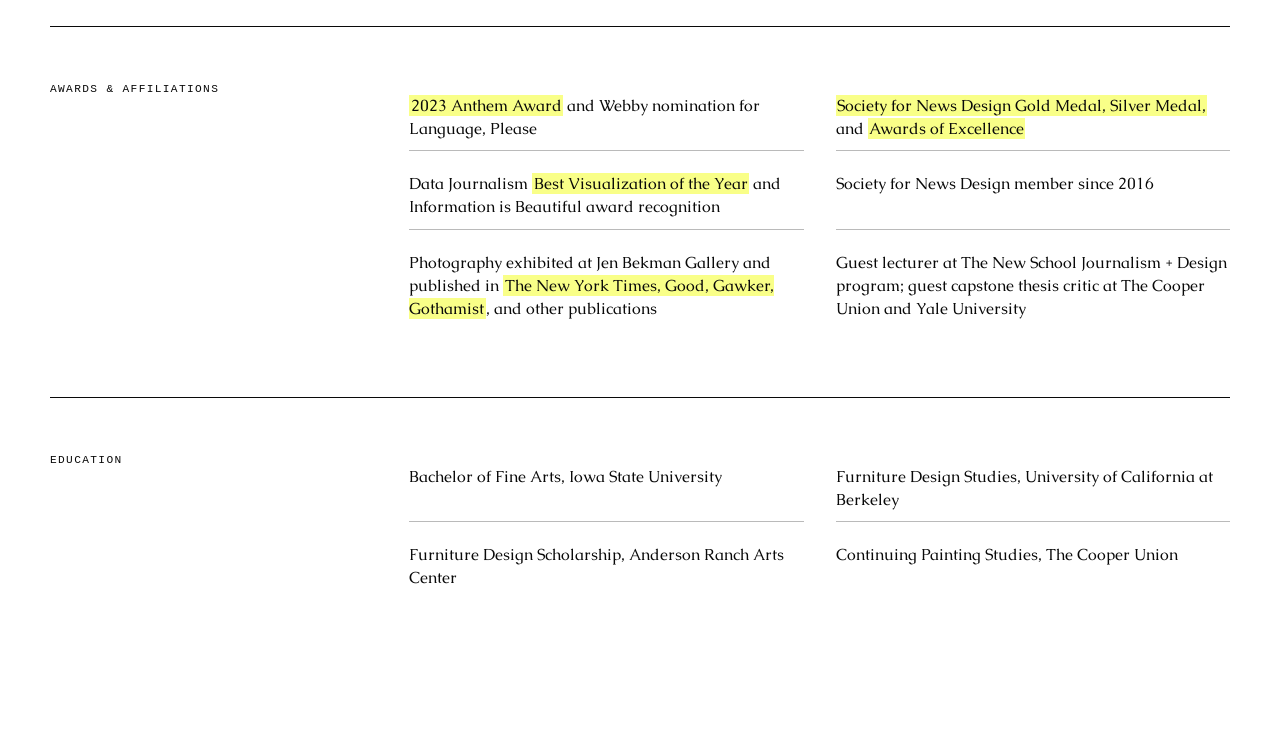
==== commit c67bed48: "Restyle Company/Title roles: drop dash, use weight+color contrast Applies to the 6 roles using the "" ====
--- a/resume.html
+++ b/resume.html
@@ -666,7 +666,7 @@
           <article class="role">
             <time>2018-2023</time>
             <div>
-              <h3>Vox Media - Design Director & Principal Product Designer</h3>
+              <h3><span class="role-company">Vox Media</span> <span class="role-title">Design Director / Principal Product Designer</span></h3>
               <ul>
                 <li>Member of senior design leadership across Vox, New York Magazine, and Group Nine digital properties including The Verge, Eater, Polygon, SB Nation, and related sites.</li>
                 <li>Design Director of Chorus, Vox's enterprise SaaS CMS platform, responsible for tooling UX, UI, design system, and publishing platform integrations.</li>
@@ -680,7 +680,7 @@
           <article class="role">
             <time>2008-2018</time>
             <div>
-              <h3>The Wall Street Journal - Graphics Design Director / Product Design Director</h3>
+              <h3><span class="role-company">The Wall Street Journal</span> <span class="role-title">Graphics Design Director / Product Design Director</span></h3>
               <ul>
                 <li>Led teams of designers, developers, data journalists, reporters, and editors creating visual, data, and journalistic experiences.</li>
                 <li>Identified and established patterns to systematize experiences and tooling for efficient publishing workflows.</li>
@@ -692,7 +692,7 @@
           <article class="role">
             <time>2006-2007</time>
             <div>
-              <h3>Reuters Global Media - Product Design Director</h3>
+              <h3><span class="role-company">Reuters Global Media</span> <span class="role-title">Product Design Director</span></h3>
               <ul>
                 <li>Led UX and audience experience design for Reuters.com, Reuters.co.jp, and Reuters.co.uk consumer sites.</li>
                 <li>Designed on-air package systems, enterprise software UX, branding, and award-winning online photography experiences.</li>
@@ -703,7 +703,7 @@
           <article class="role">
             <time>2006</time>
             <div>
-              <h3>The New York Times - Interaction Designer</h3>
+              <h3><span class="role-company">The New York Times</span> <span class="role-title">Interaction Designer</span></h3>
               <ul>
                 <li>Designed branding, iconography, templates, and identities for early NYT blogs.</li>
                 <li>Contributed product, editorial, and newsletter design.</li>
@@ -714,7 +714,7 @@
           <article class="role">
             <time>2005</time>
             <div>
-              <h3>Daylo.com - Creative Director, Co-founder</h3>
+              <h3><span class="role-company">Daylo.com</span> <span class="role-title">Creative Director, Co-founder</span></h3>
               <ul>
                 <li>Led product, usability research, and design for a creative services marketplace startup.</li>
                 <li>Directed identity, marketing, and branding.</li>
@@ -725,7 +725,7 @@
           <article class="role">
             <time>1997-2001</time>
             <div>
-              <h3>CBS News - Associate Creative Director</h3>
+              <h3><span class="role-company">CBS News</span> <span class="role-title">Associate Creative Director</span></h3>
               <ul>
                 <li>Directed online presence for CBS News and Entertainment, including networks and more than 200 affiliate sites.</li>
                 <li>Worked across information architecture, taxonomy, templating abstractions, HTML, and CSS for network and affiliate systems.</li>
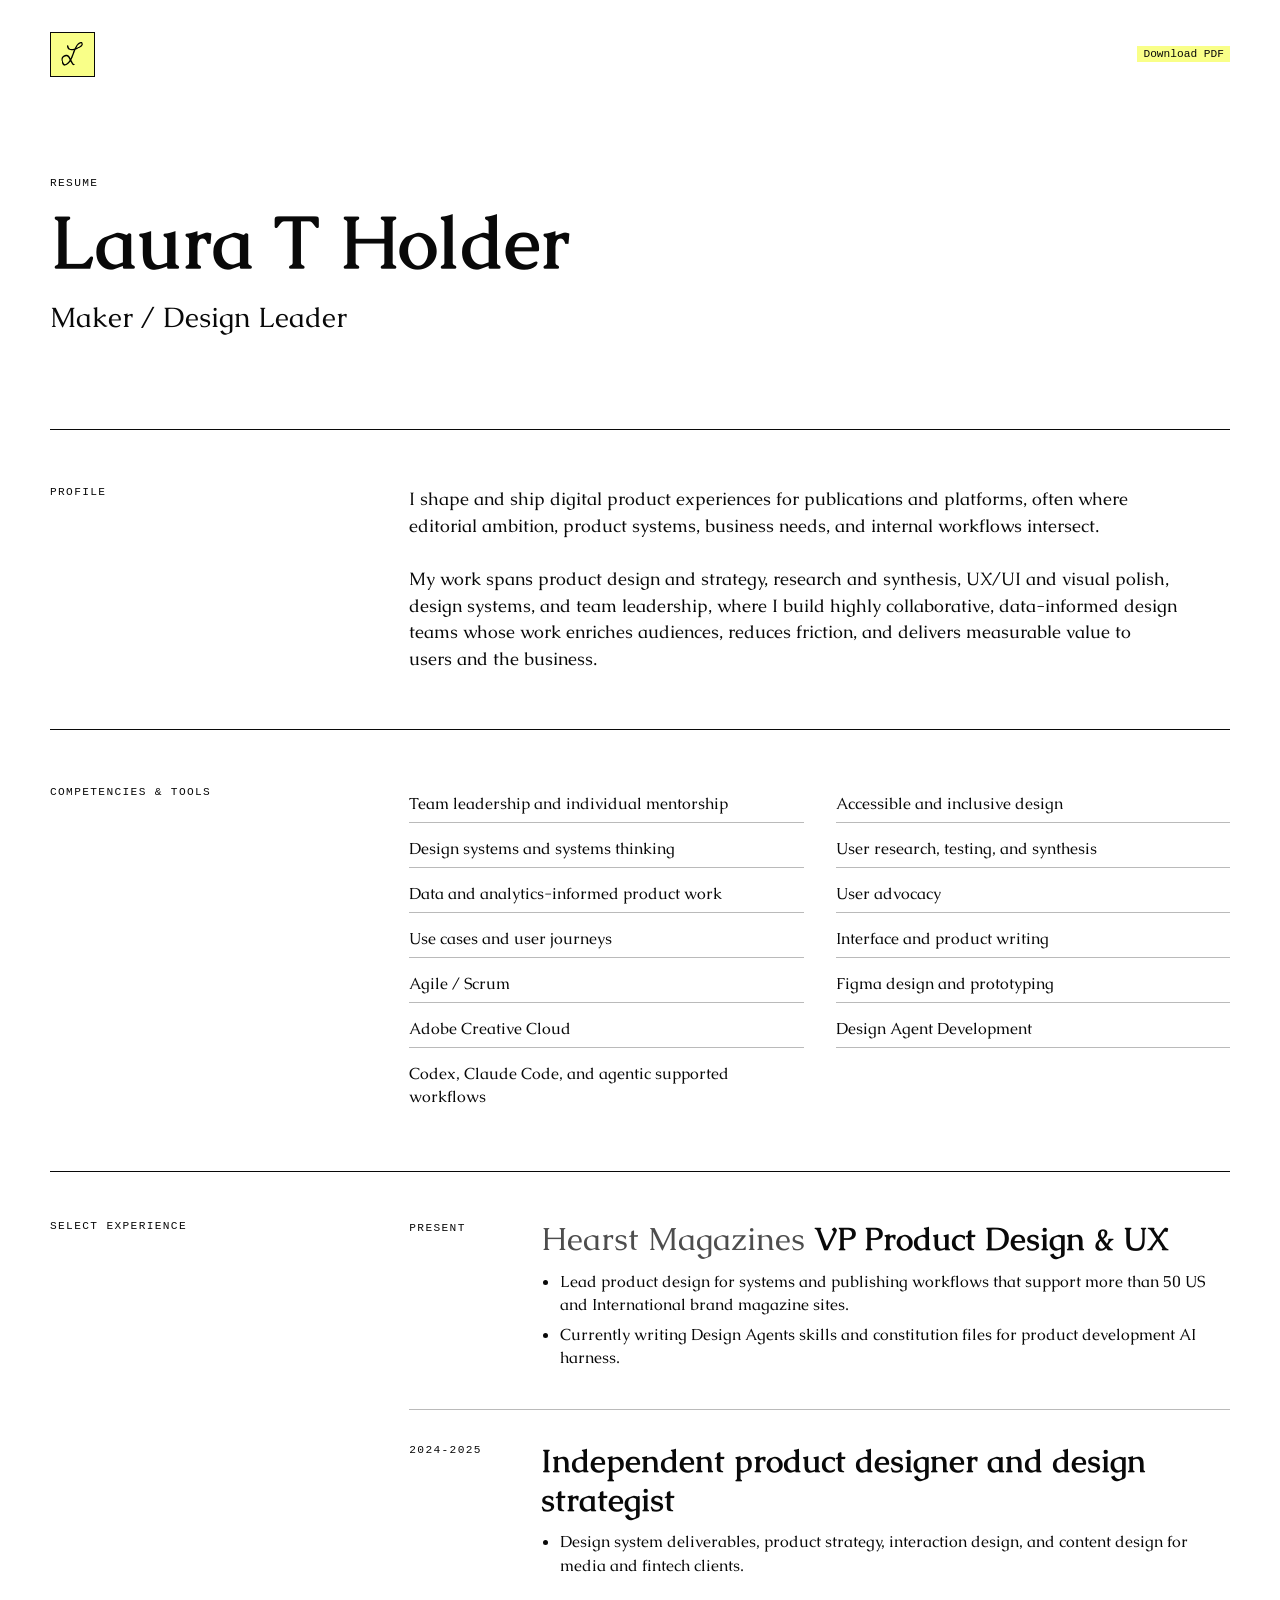
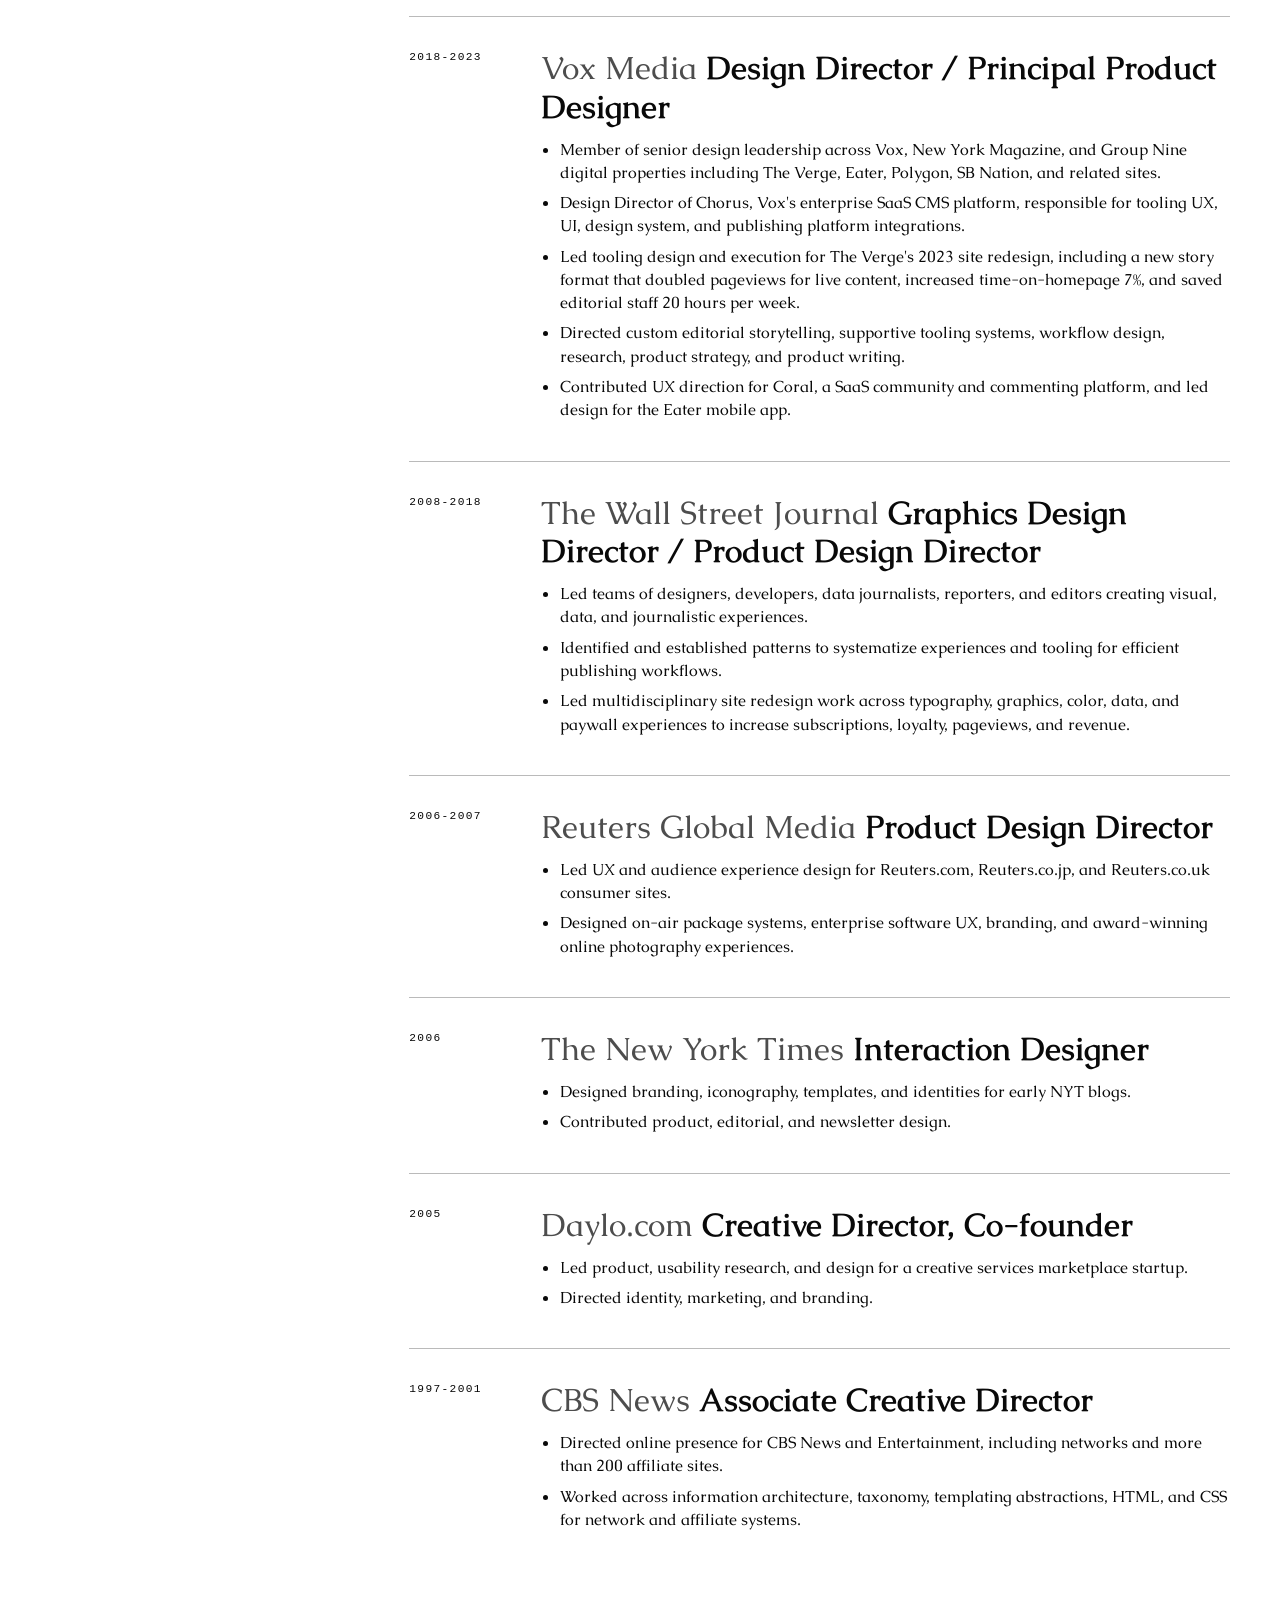
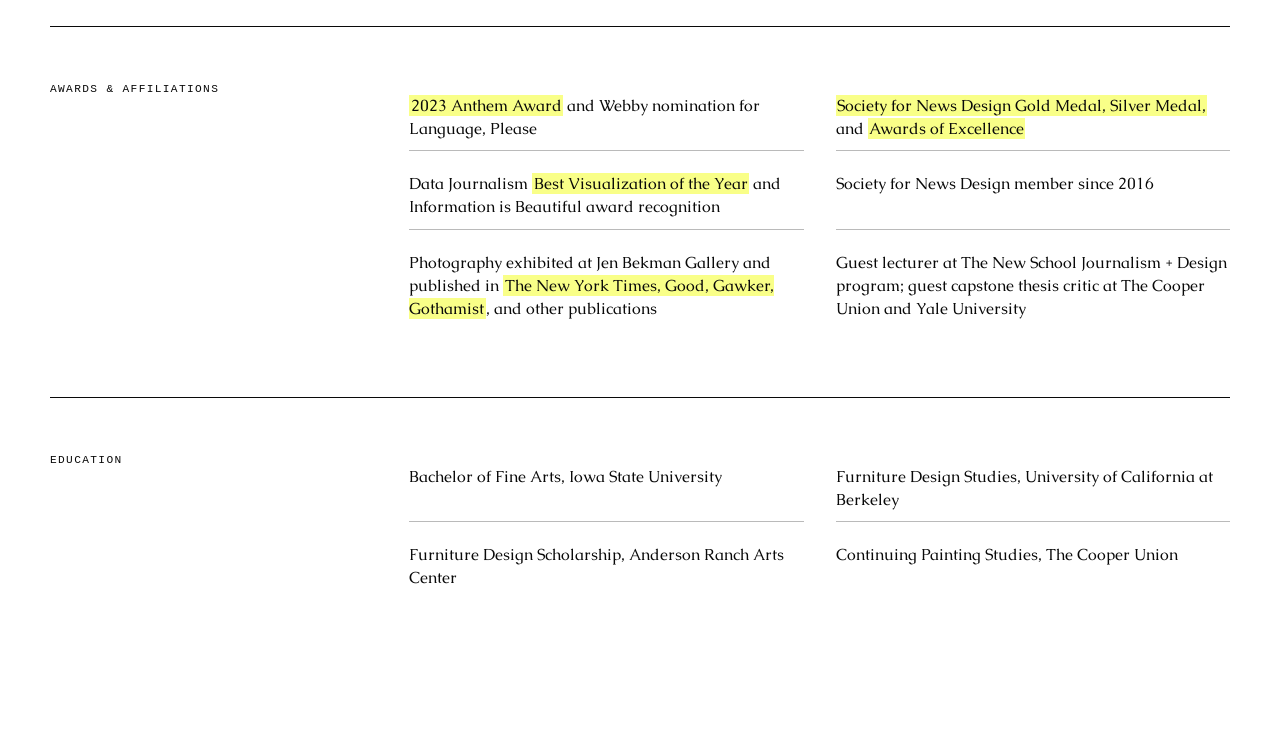
==== commit 6ede7716: "Update hero tagline; restyle Hearst role to match company/title pattern" ====
--- a/resume.html
+++ b/resume.html
@@ -601,7 +601,7 @@
       <section class="hero" aria-labelledby="resume-title">
         <div>
           <p class="kicker">Resume</p>
-          <h1 id="resume-title"><span class="name">Laura T Holder</span> <span class="intro">Award-winning Maker / Leader</span></h1>
+          <h1 id="resume-title"><span class="name">Laura T Holder</span> <span class="intro">Maker / Design Leader</span></h1>
         </div>
       </section>
 
@@ -645,7 +645,7 @@
           <article class="role">
             <time>present</time>
             <div>
-              <h3>VP Product Design, Hearst Magazines</h3>
+              <h3><span class="role-company">Hearst Magazines</span> <span class="role-title">VP Product Design & UX</span></h3>
               <ul>
                 <li>Lead product design for systems and publishing workflows that support more than 50 US and International brand magazine sites.</li>
                 <li>Currently writing Design Agents skills and constitution files for product development AI harness.</li>
--- a/resume.css
+++ b/resume.css
@@ -58,6 +58,8 @@
 .role:last-child { margin-bottom: 0 !important; border-bottom: 0 !important; }
 .role time { color: var(--ink) !important; font-family: var(--mono) !important; font-size: .7rem !important; font-weight: 400 !important; letter-spacing: .12em !important; text-transform: uppercase; }
 .role h3 { margin: 0 0 .7rem !important; color: var(--ink) !important; font-family: var(--serif) !important; font-size: clamp(1.35rem, 2.5vw, 2rem) !important; font-weight: 700 !important; line-height: 1.21 !important; }
+.role-company { font-weight: 400; color: rgba(9, 9, 9, 0.72); }
+.role-title { font-weight: 700; color: var(--ink); }
 .role ul { margin: 0 !important; padding-left: 1.2rem !important; }
 .role li { margin: .45rem 0 !important; }
 .stack-list { margin: 0 !important; padding: 0 !important; list-style: none !important; }
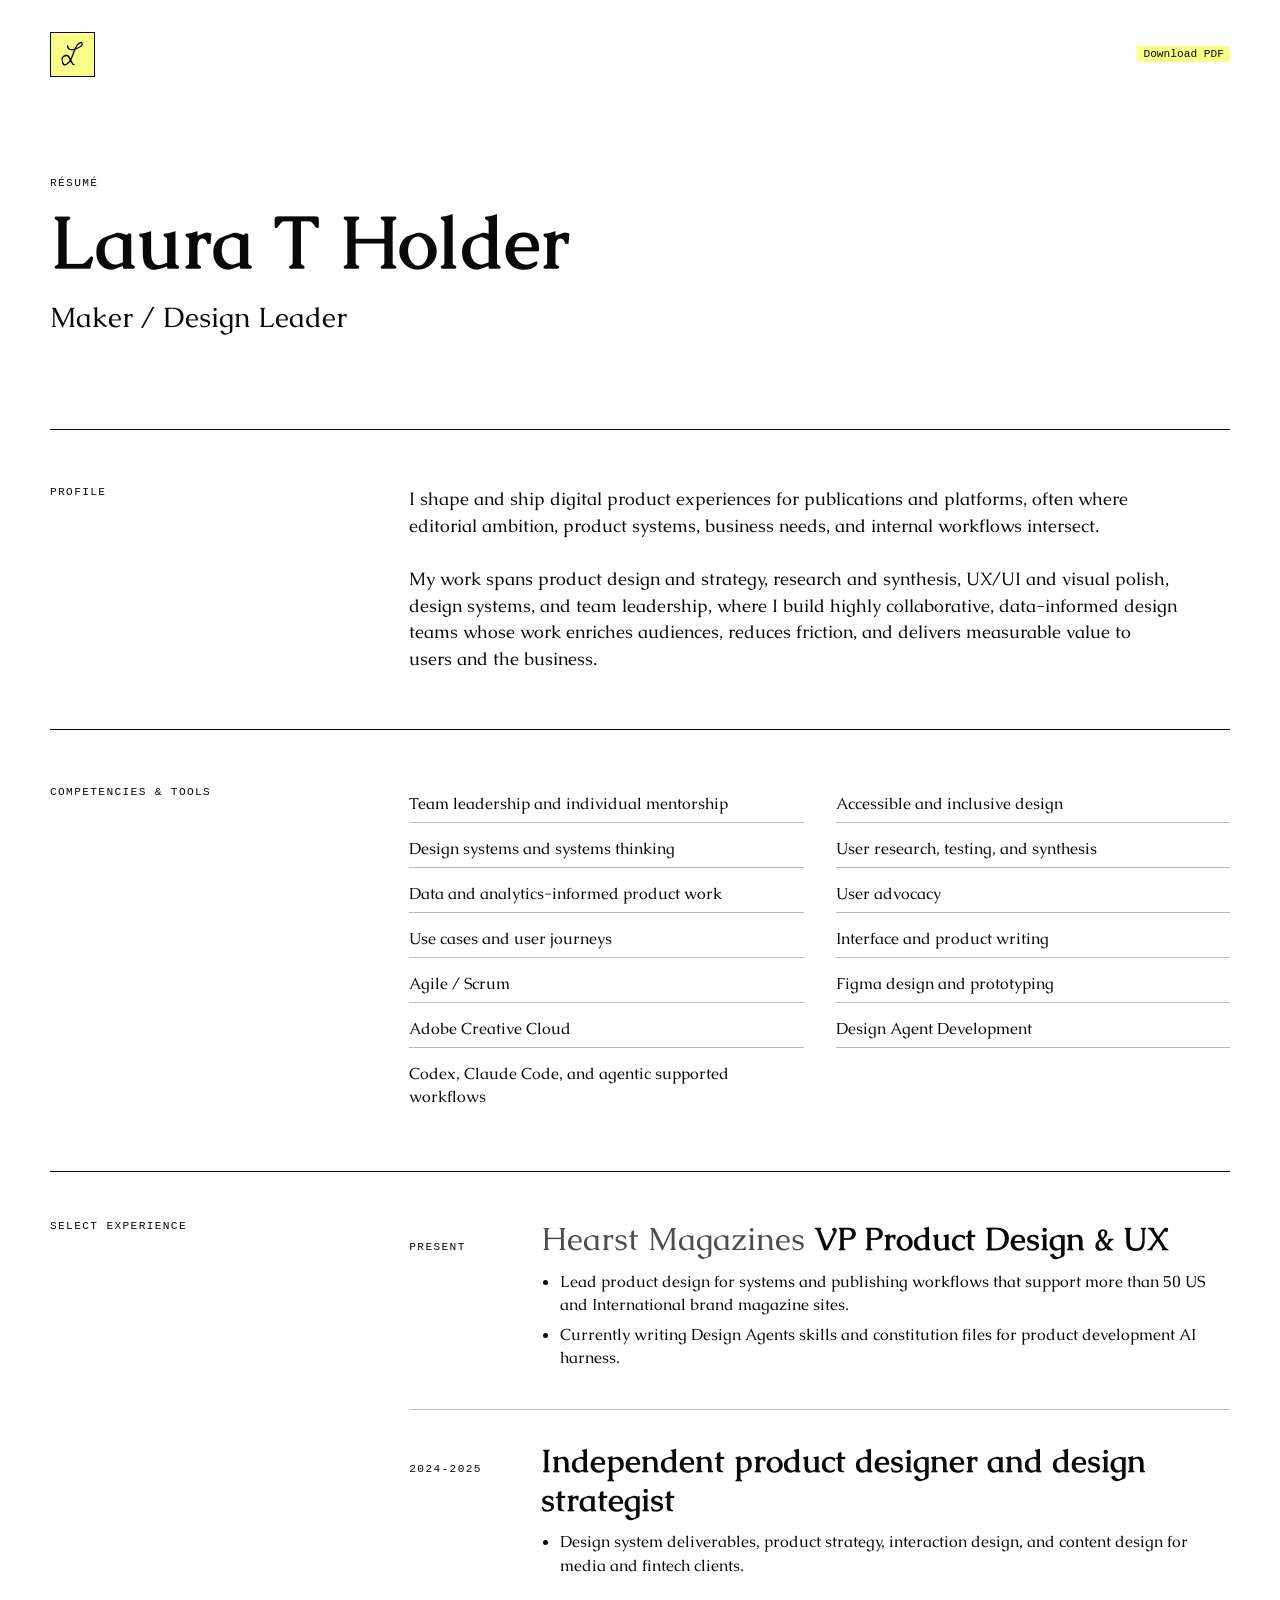
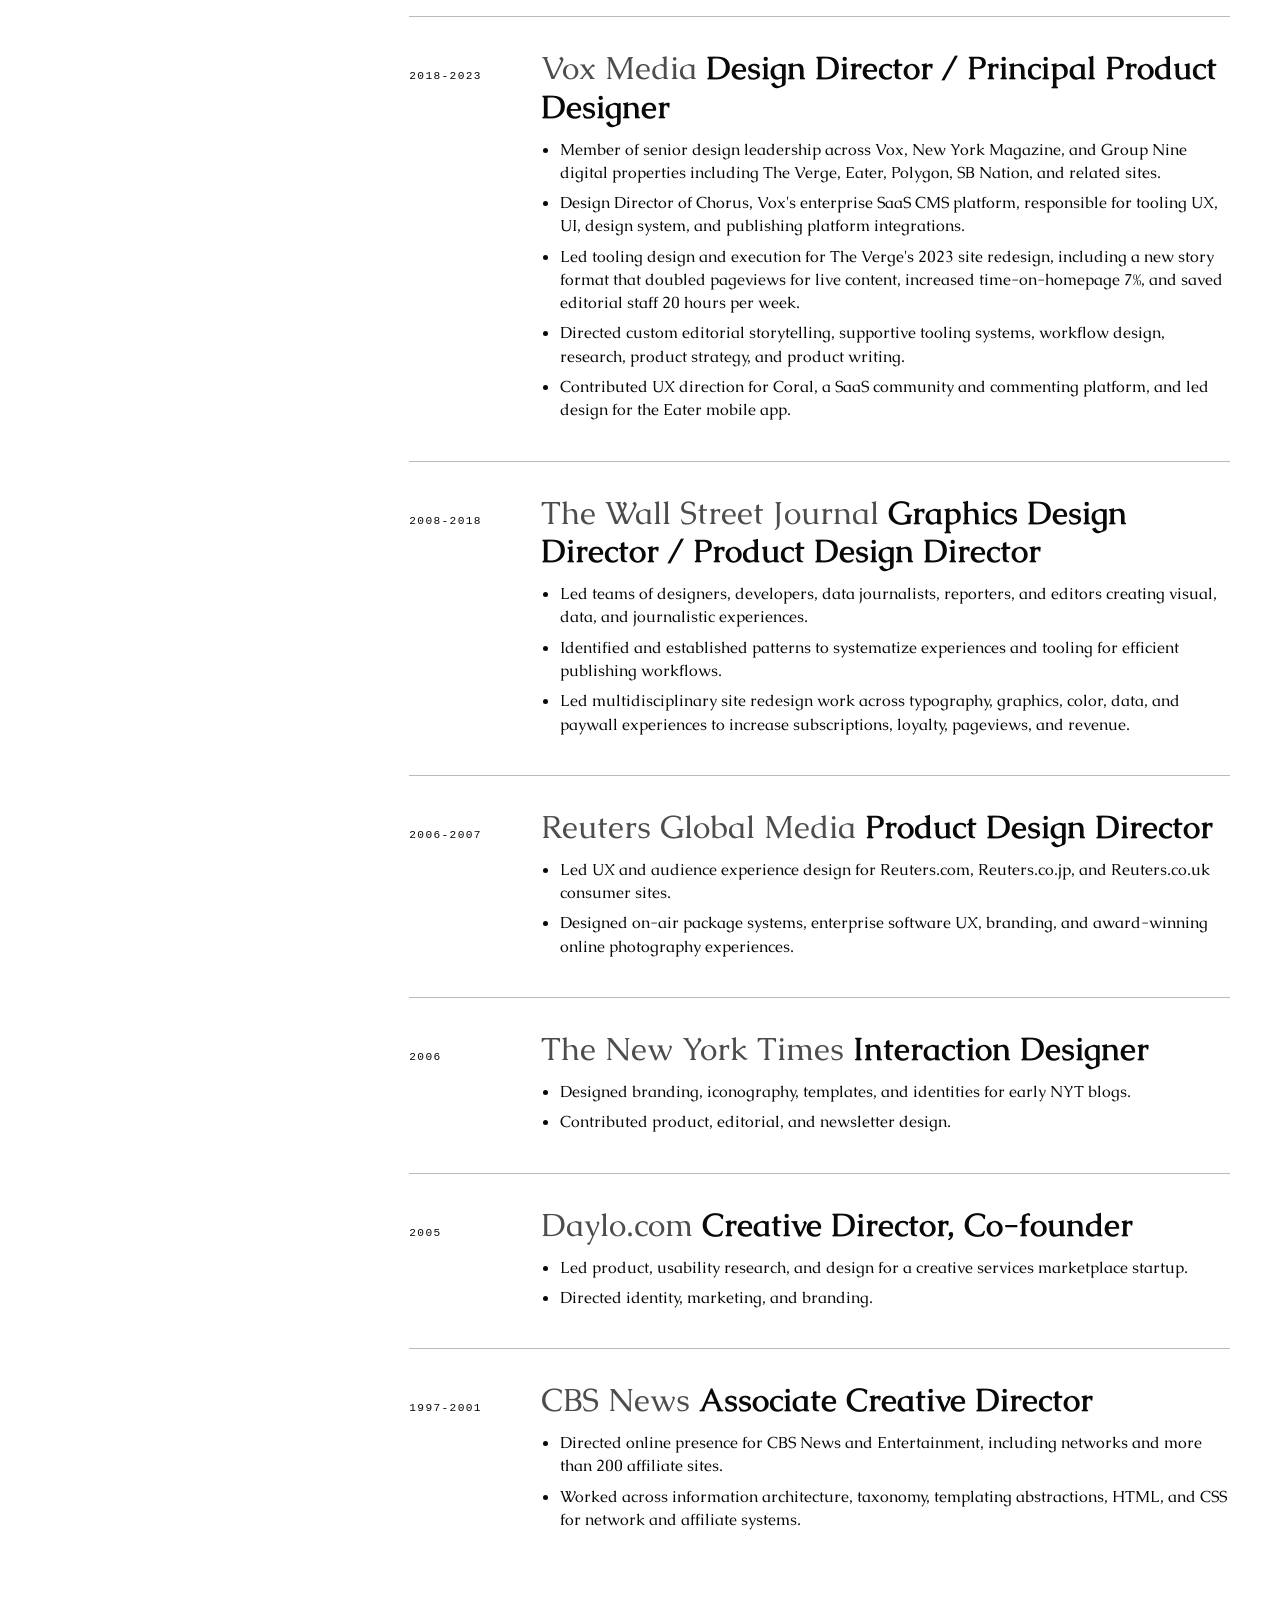
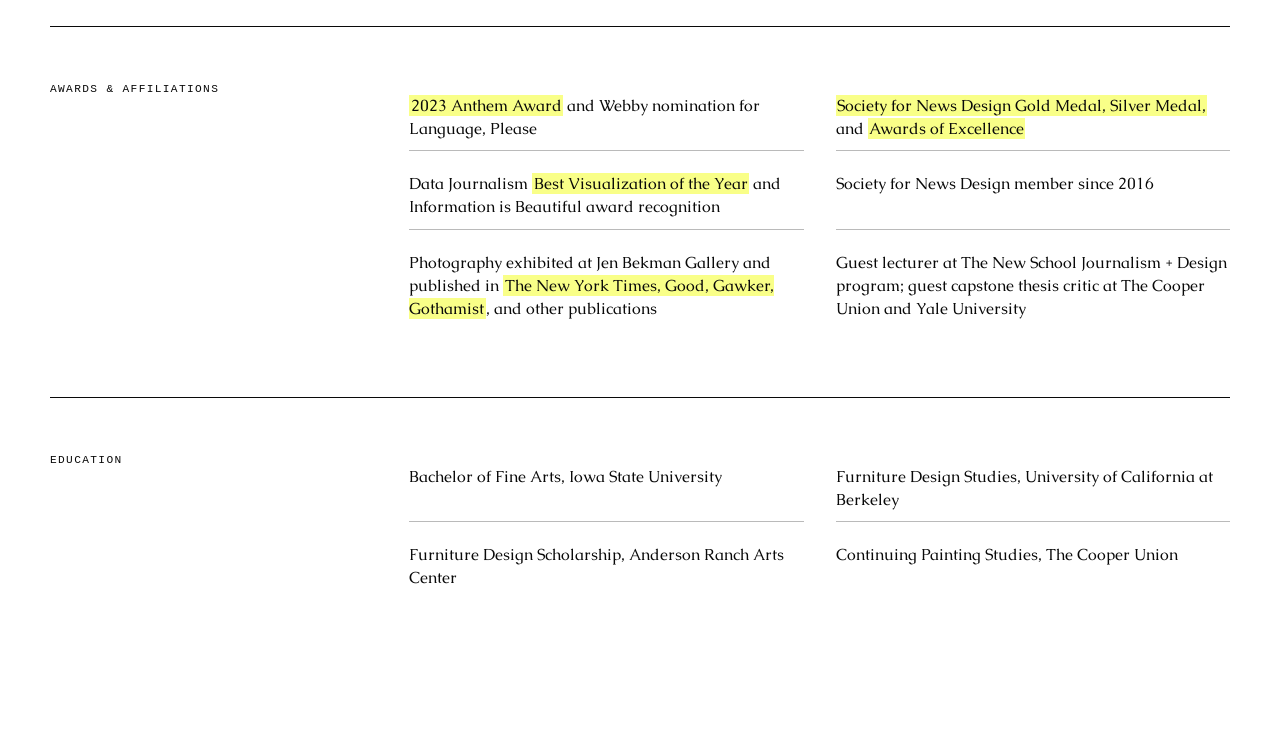
==== commit 0cada2be: "Bold intro leads, update Currently and recognition copy, spell Résumé with accents, tone down Résumé" ====
--- a/resume.html
+++ b/resume.html
@@ -3,8 +3,8 @@
 <head>
   <meta charset="utf-8">
   <meta name="viewport" content="width=device-width, initial-scale=1">
-  <title>Resume | Laura Holder</title>
-  <meta name="description" content="Browser-readable resume for Laura Holder, product designer and design leader.">
+  <title>Résumé | Laura Holder</title>
+  <meta name="description" content="Browser-readable résumé for Laura Holder, product designer and design leader.">
   <meta name="theme-color" content="#f9ff88">
   <link rel="icon" href="favicon.svg" type="image/svg+xml">
   <link rel="preconnect" href="https://fonts.googleapis.com">
@@ -592,7 +592,7 @@
           <path d="M3 11 L12 2 L21 11 V24 H3 Z"></path>
         </svg>
       </a>
-      <nav aria-label="Resume links">
+      <nav aria-label="Résumé links">
         <a href="https://lauraholder.com/LauraTHolder-resume-CV-2025.pdf">Download PDF</a>
       </nav>
     </header>
@@ -600,7 +600,7 @@
     <main>
       <section class="hero" aria-labelledby="resume-title">
         <div>
-          <p class="kicker">Resume</p>
+          <p class="kicker">Résumé</p>
           <h1 id="resume-title"><span class="name">Laura T Holder</span> <span class="intro">Maker / Design Leader</span></h1>
         </div>
       </section>
--- a/resume.css
+++ b/resume.css
@@ -54,7 +54,7 @@
 .competencies li:last-child, .stack-list li:last-child { border-bottom: 0 !important; }
 .stack-list.two-column-list > li:nth-last-child(-n + 2) { border-bottom: 0 !important; }
 .resume-highlight { background: var(--acid); color: inherit; padding: 0 .08em; }
-.role { display: grid !important; grid-template-columns: 7rem minmax(0, 1fr) !important; gap: 1.25rem !important; padding: 0 0 2rem !important; margin: 0 0 2rem !important; border-top: 0 !important; border-bottom: 1px solid var(--rule) !important; }
+.role { display: grid !important; grid-template-columns: 7rem minmax(0, 1fr) !important; align-items: baseline !important; gap: 1.25rem !important; padding: 0 0 2rem !important; margin: 0 0 2rem !important; border-top: 0 !important; border-bottom: 1px solid var(--rule) !important; }
 .role:last-child { margin-bottom: 0 !important; border-bottom: 0 !important; }
 .role time { color: var(--ink) !important; font-family: var(--mono) !important; font-size: .7rem !important; font-weight: 400 !important; letter-spacing: .12em !important; text-transform: uppercase; }
 .role h3 { margin: 0 0 .7rem !important; color: var(--ink) !important; font-family: var(--serif) !important; font-size: clamp(1.35rem, 2.5vw, 2rem) !important; font-weight: 700 !important; line-height: 1.21 !important; }
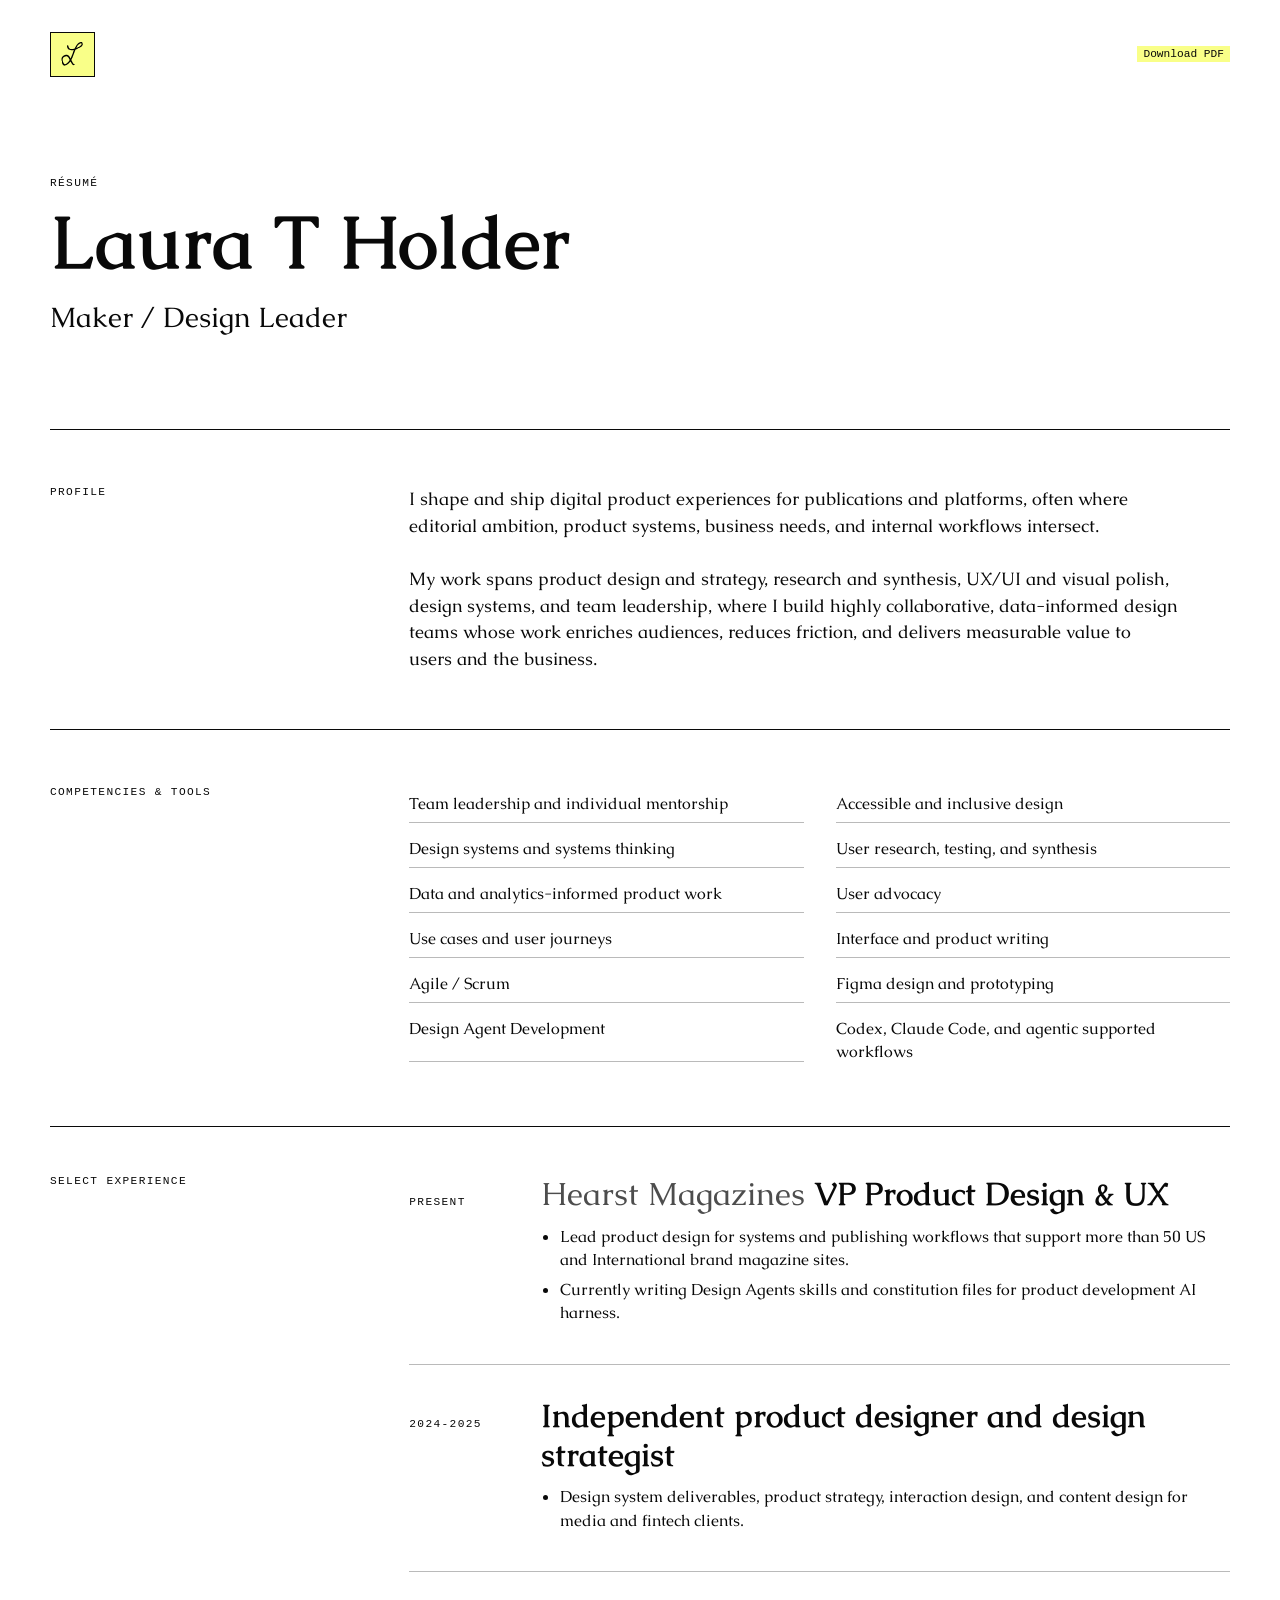
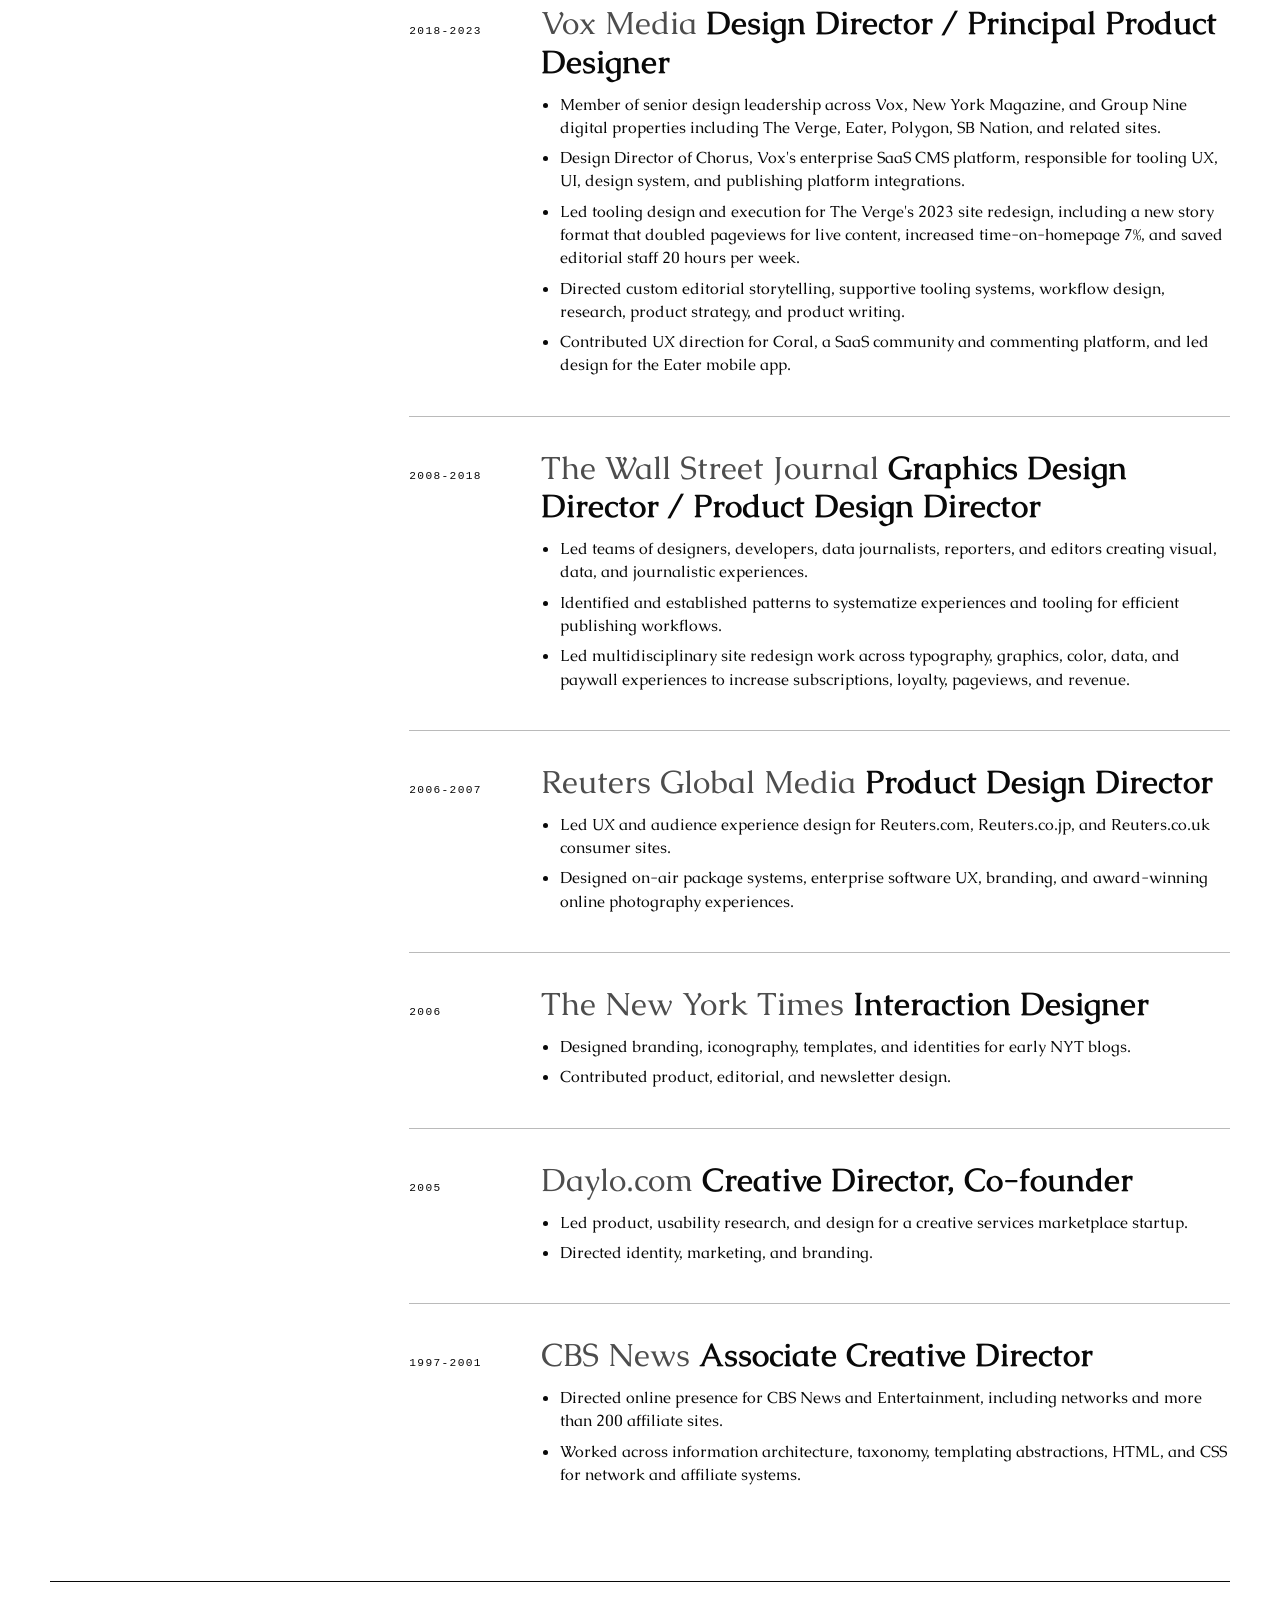
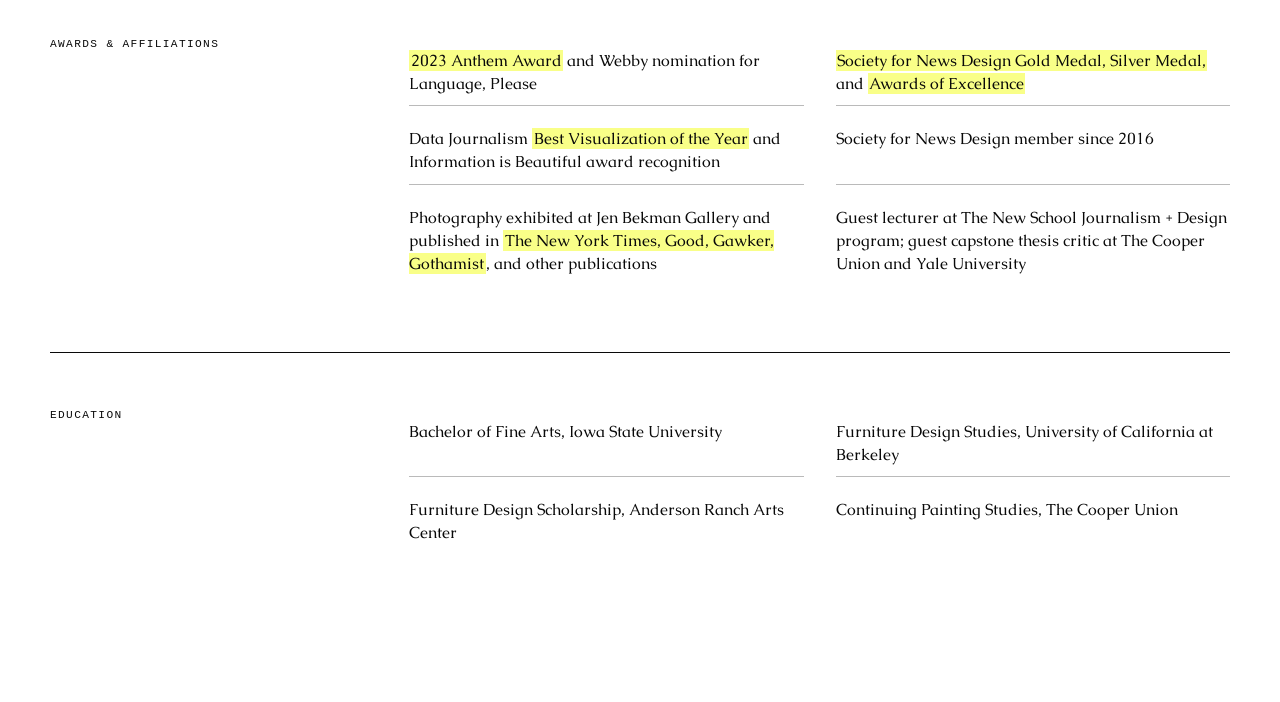
==== commit df1721a9: "Résumé: remove Adobe Creative Cloud from competencies Co-Authored-By: Claude Opus 5.5 <noreply@anthr" ====
--- a/resume.html
+++ b/resume.html
@@ -632,7 +632,6 @@
             <li>Interface and product writing</li>
             <li>Agile / Scrum</li>
             <li>Figma design and prototyping</li>
-            <li>Adobe Creative Cloud</li>
             <li>Design Agent Development</li>
             <li>Codex, Claude Code, and agentic supported workflows</li>
           </ul>
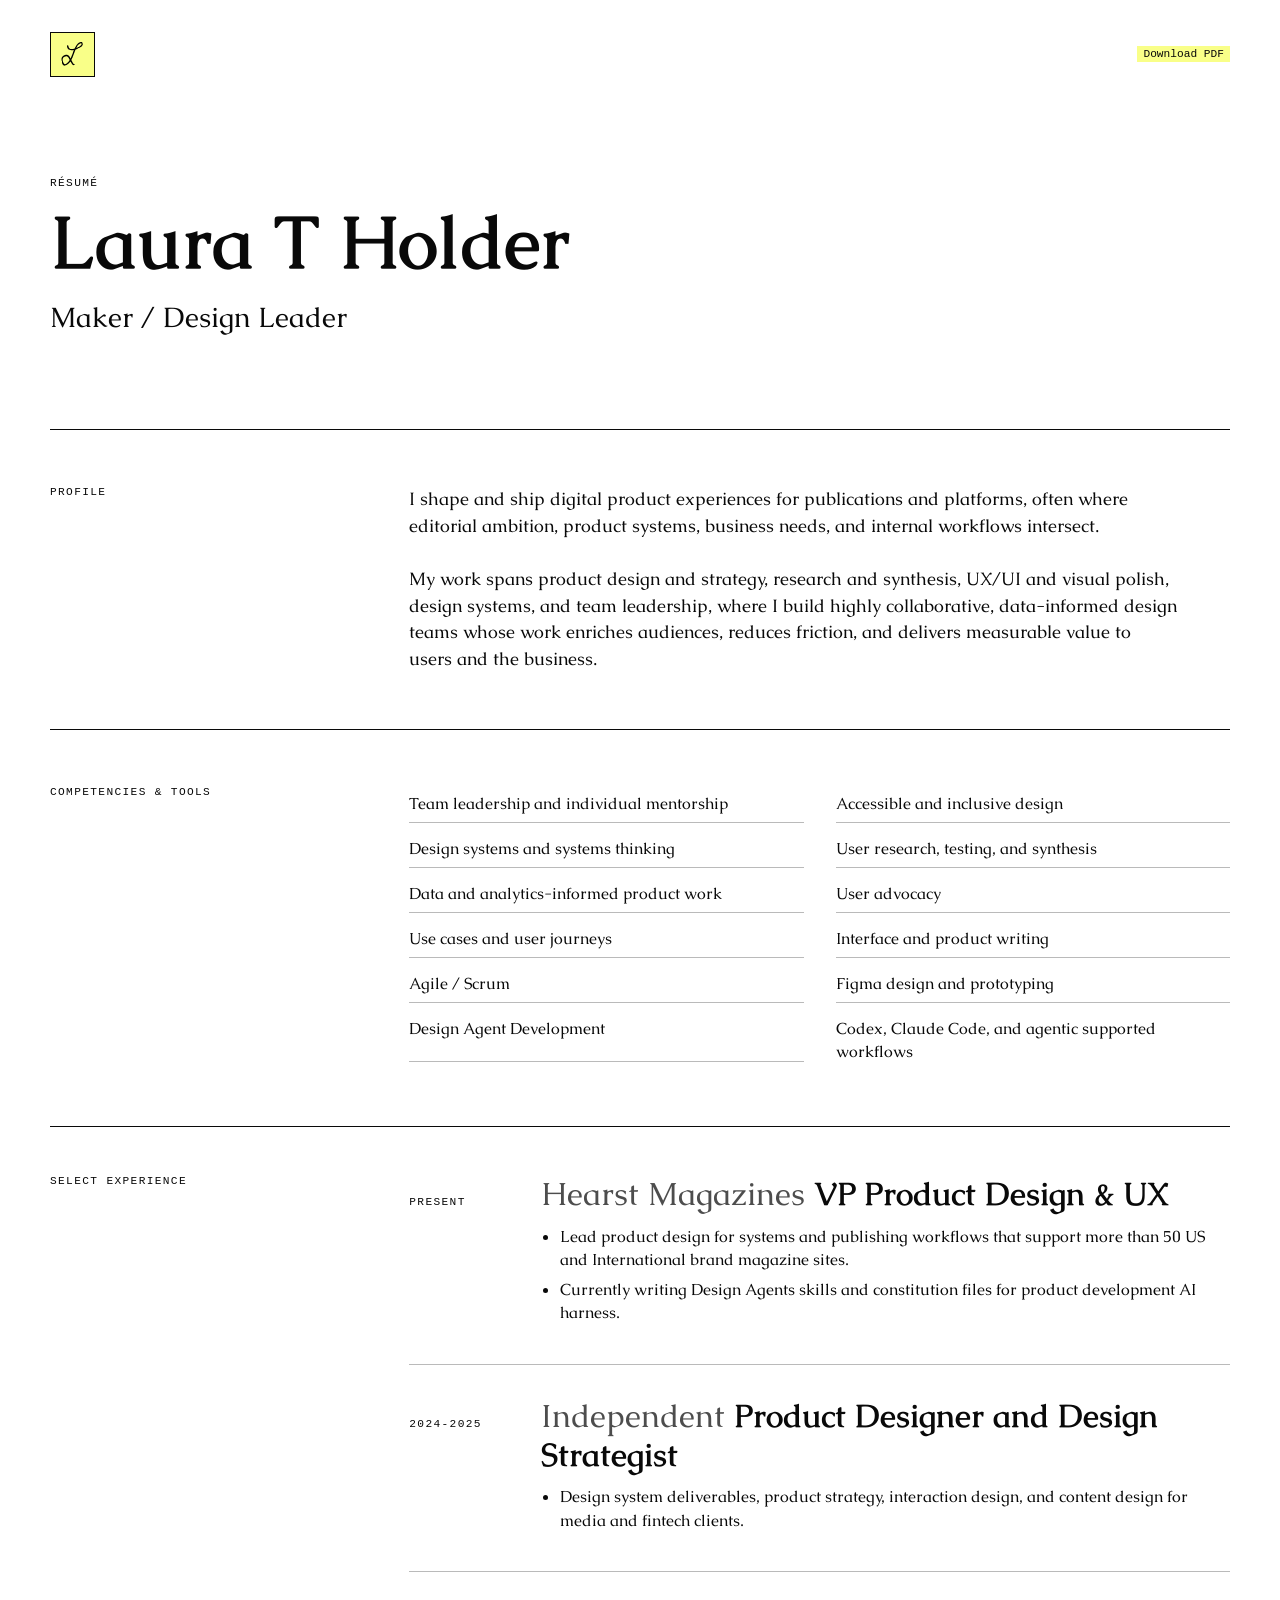
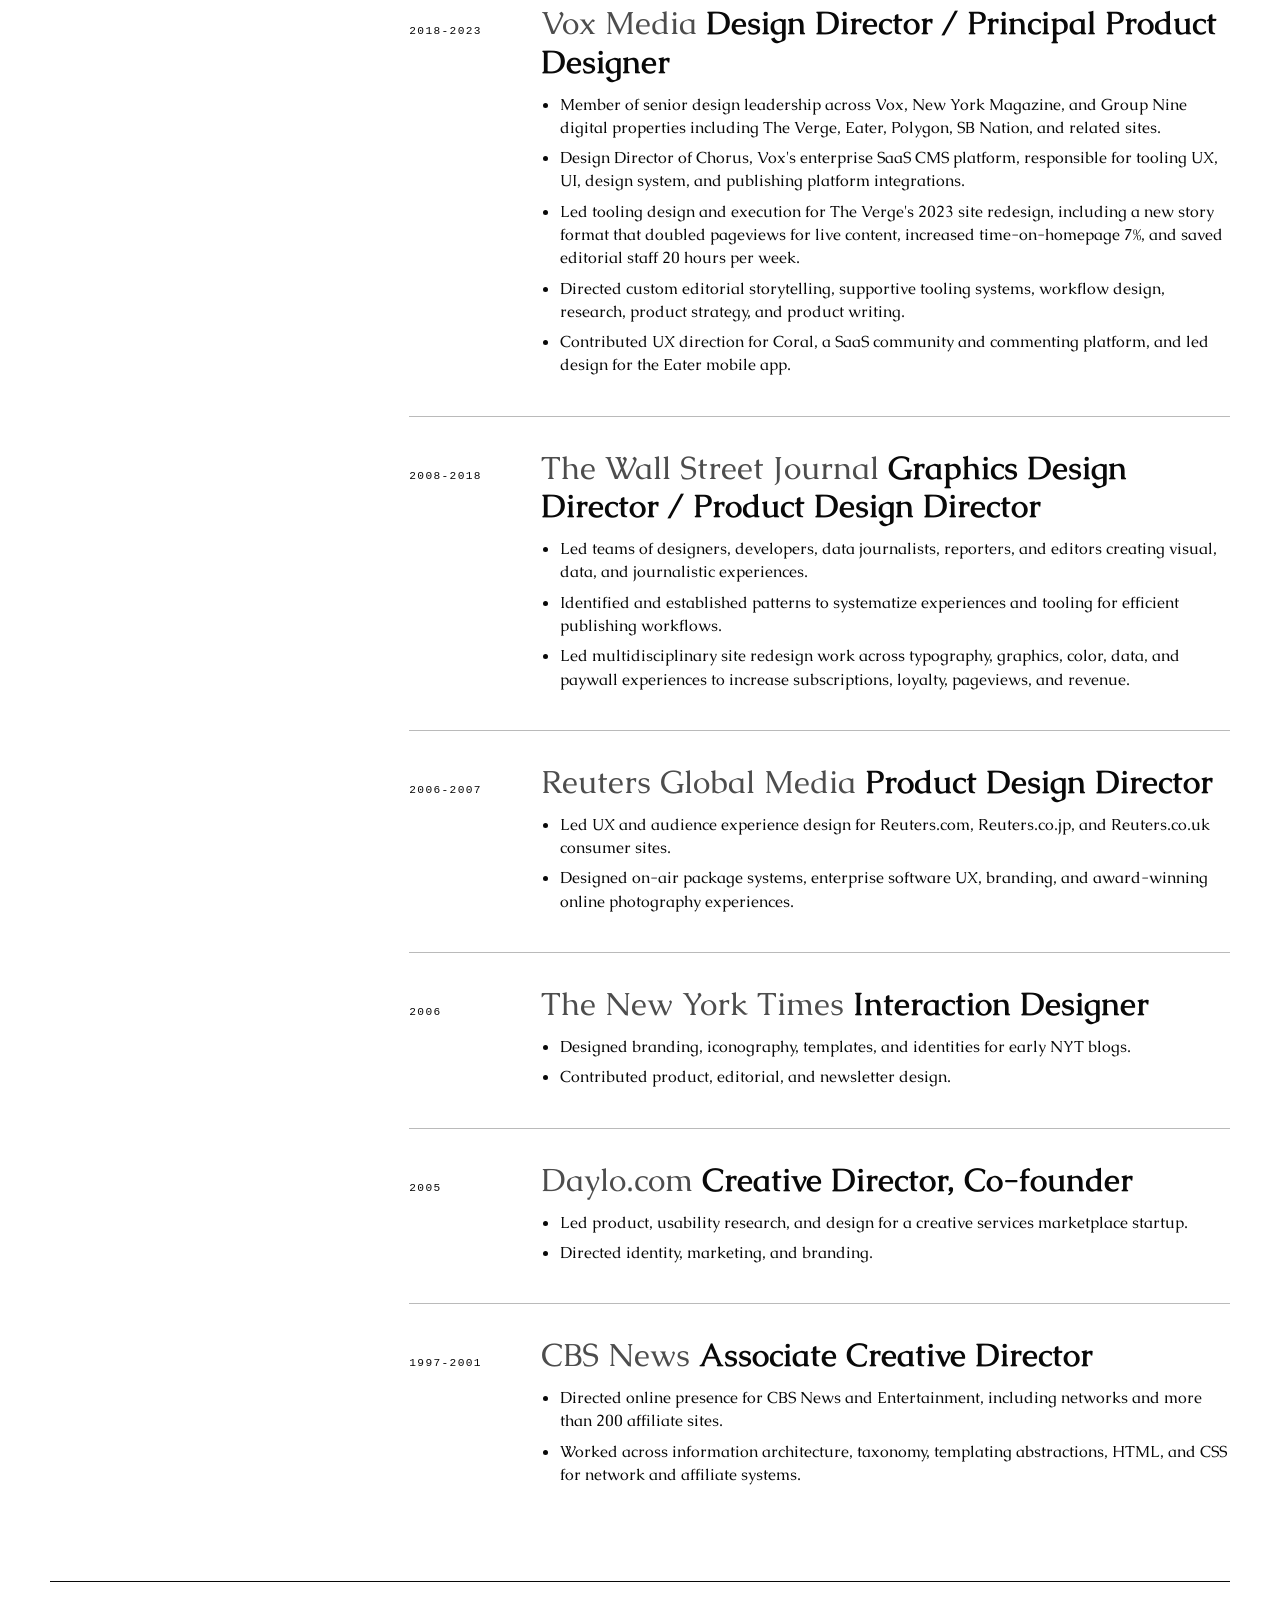
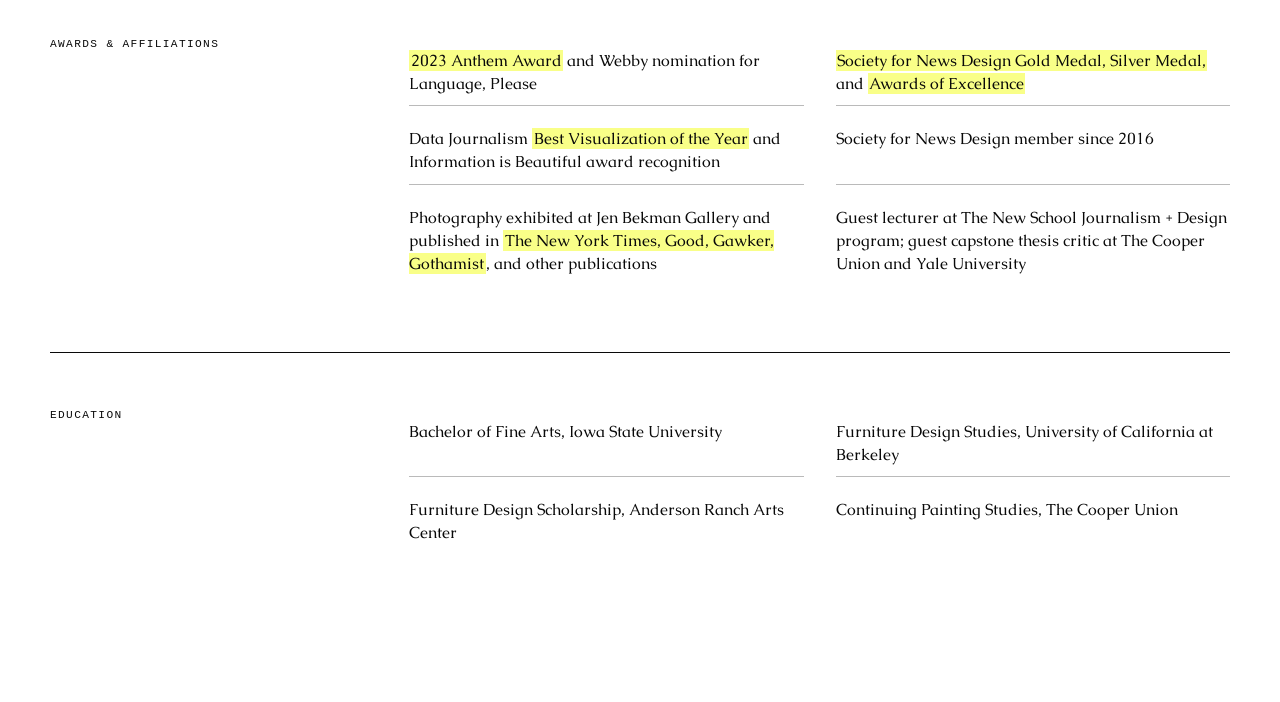
==== commit 15051b45: "Match Independent role heading to other résumé roles "Independent" now uses the role-company treatme" ====
--- a/resume.html
+++ b/resume.html
@@ -655,7 +655,7 @@
           <article class="role">
             <time>2024-2025</time>
             <div>
-              <h3>Independent product designer and design strategist</h3>
+              <h3><span class="role-company">Independent</span> <span class="role-title">Product Designer and Design Strategist</span></h3>
               <ul>
                 <li>Design system deliverables, product strategy, interaction design, and content design for media and fintech clients.</li>
               </ul>
